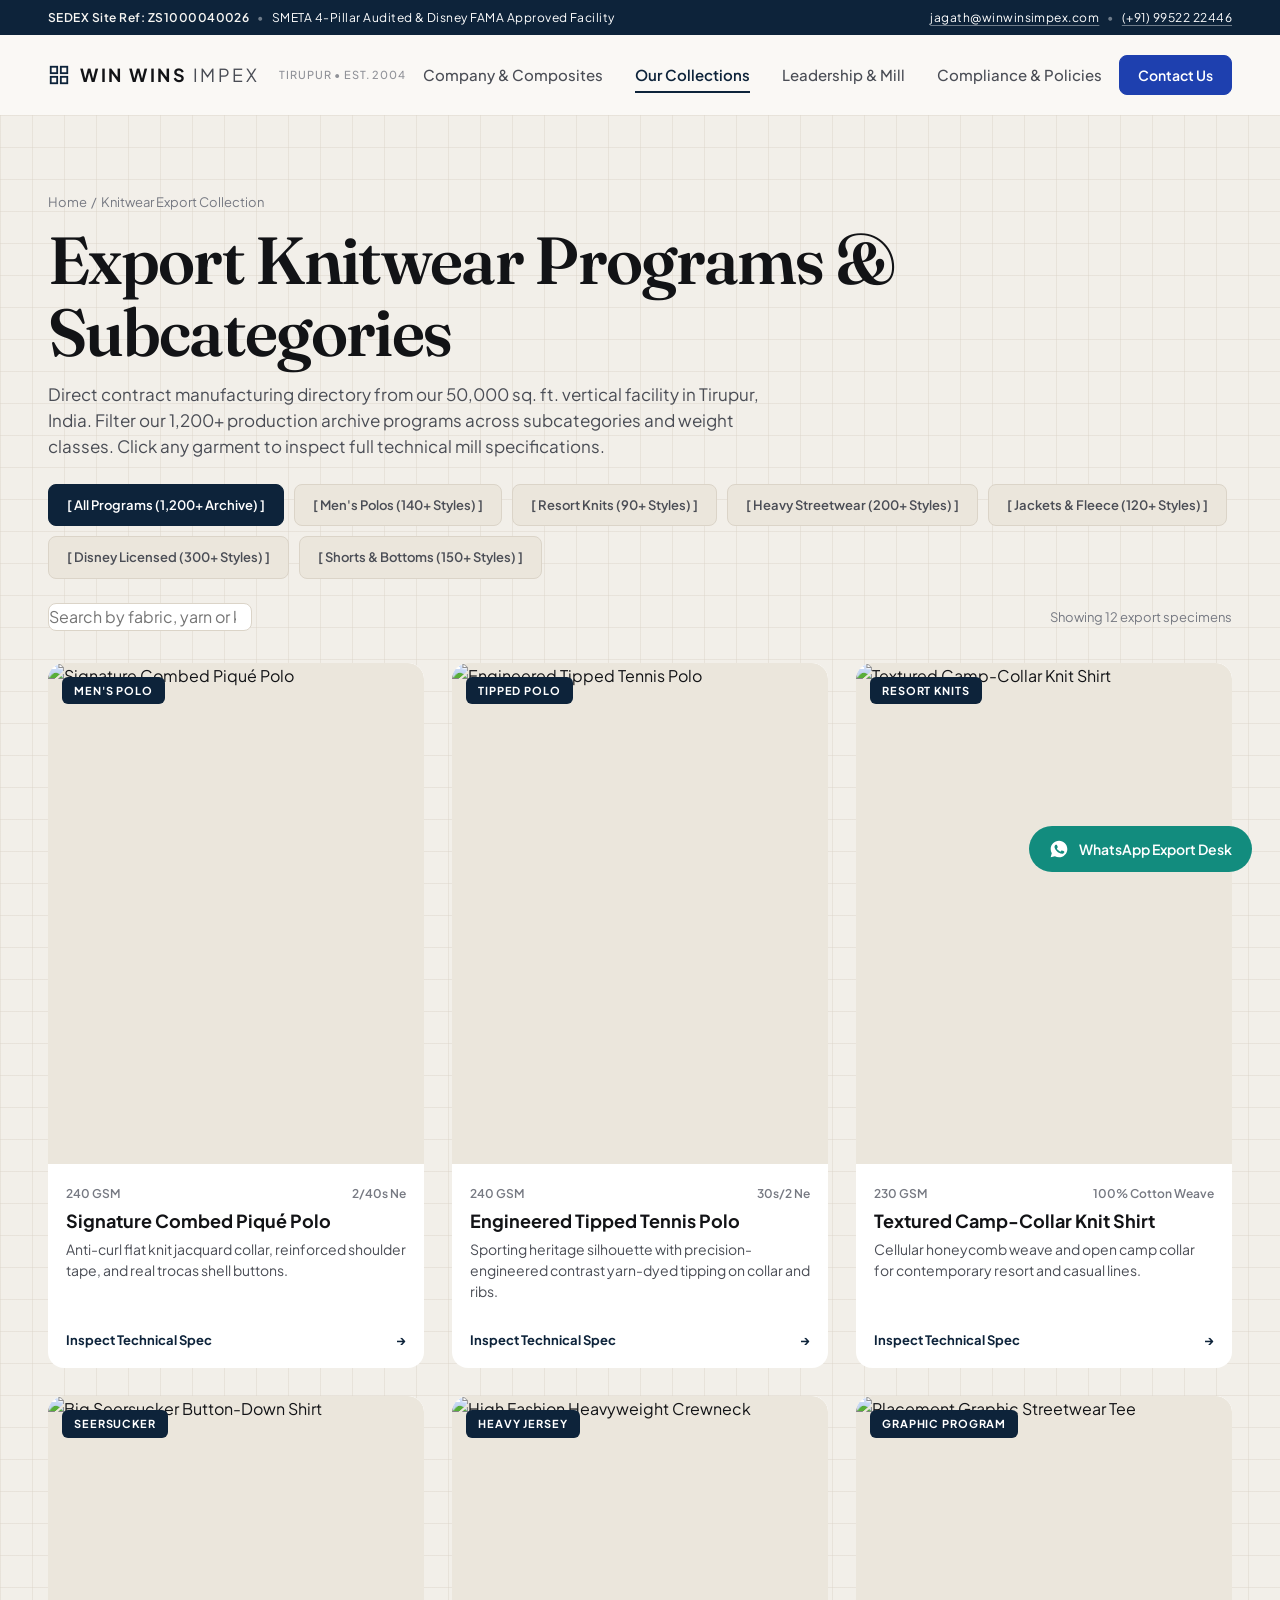
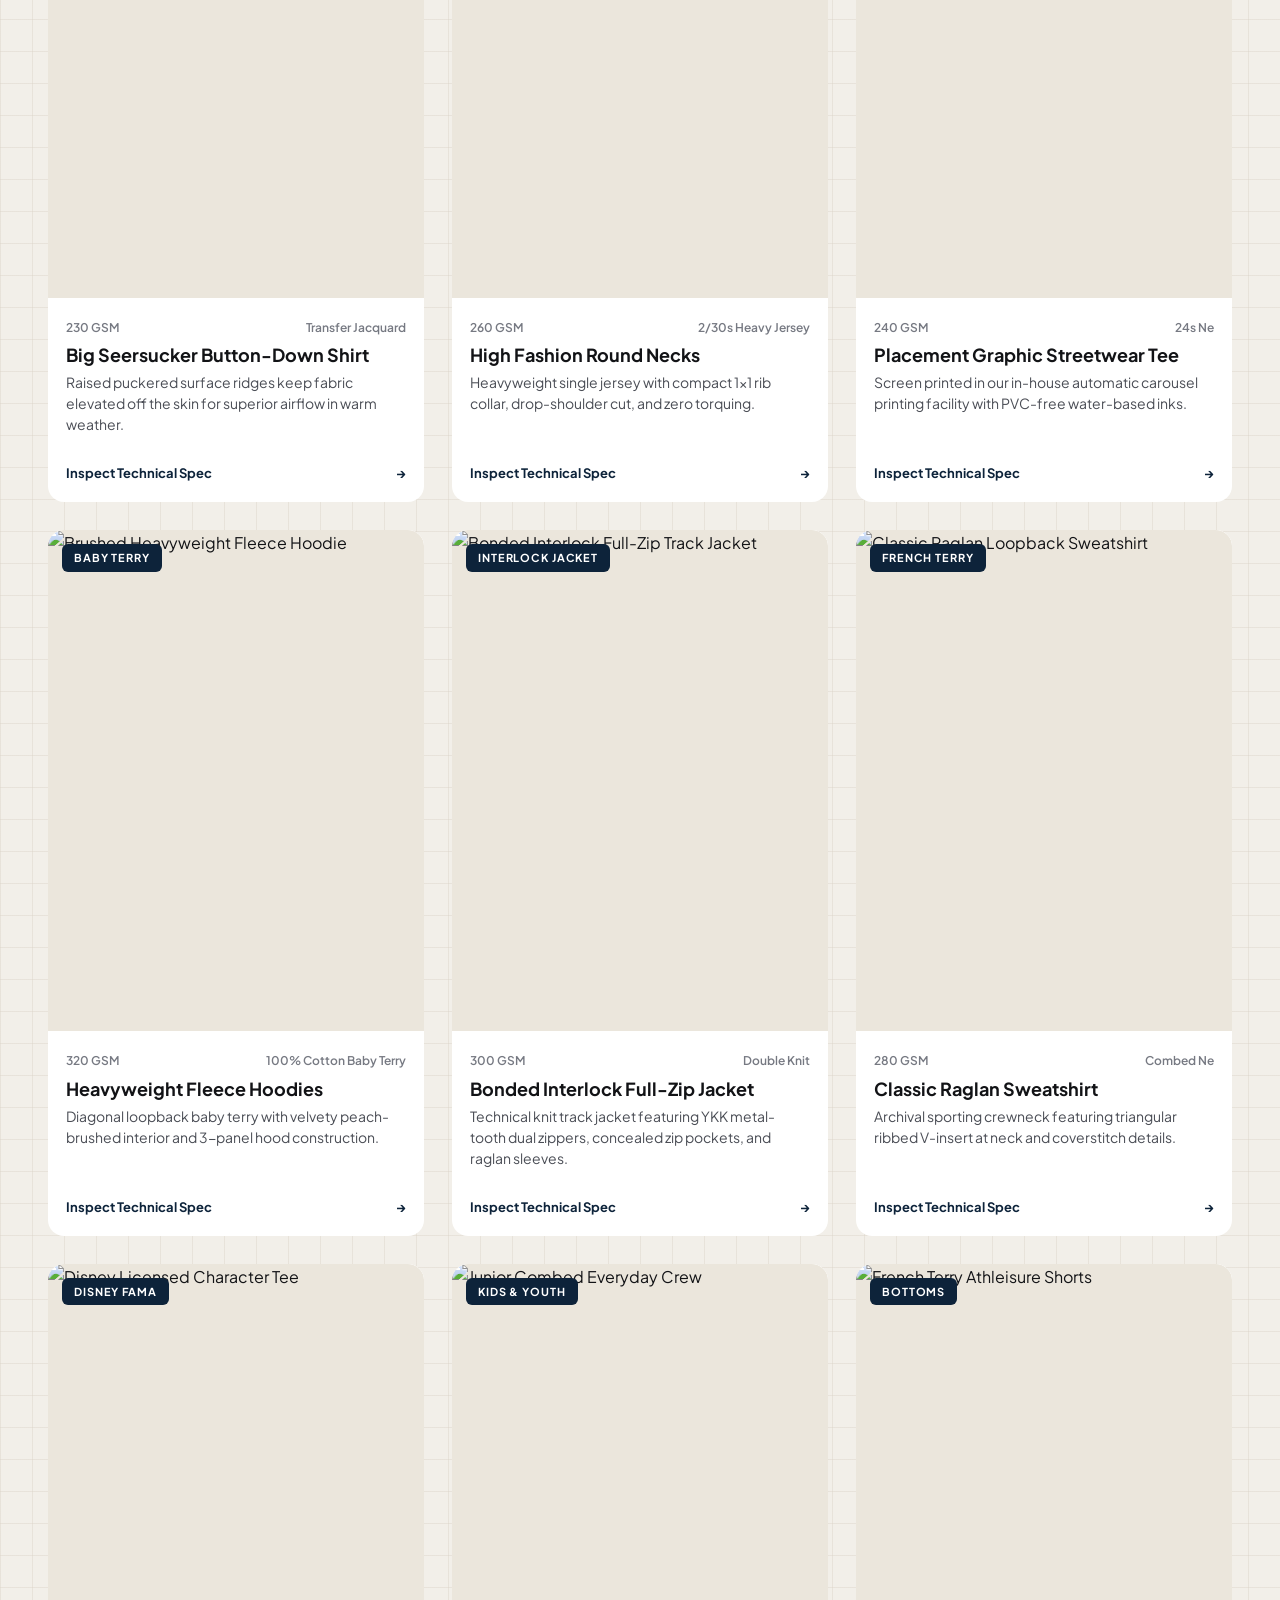
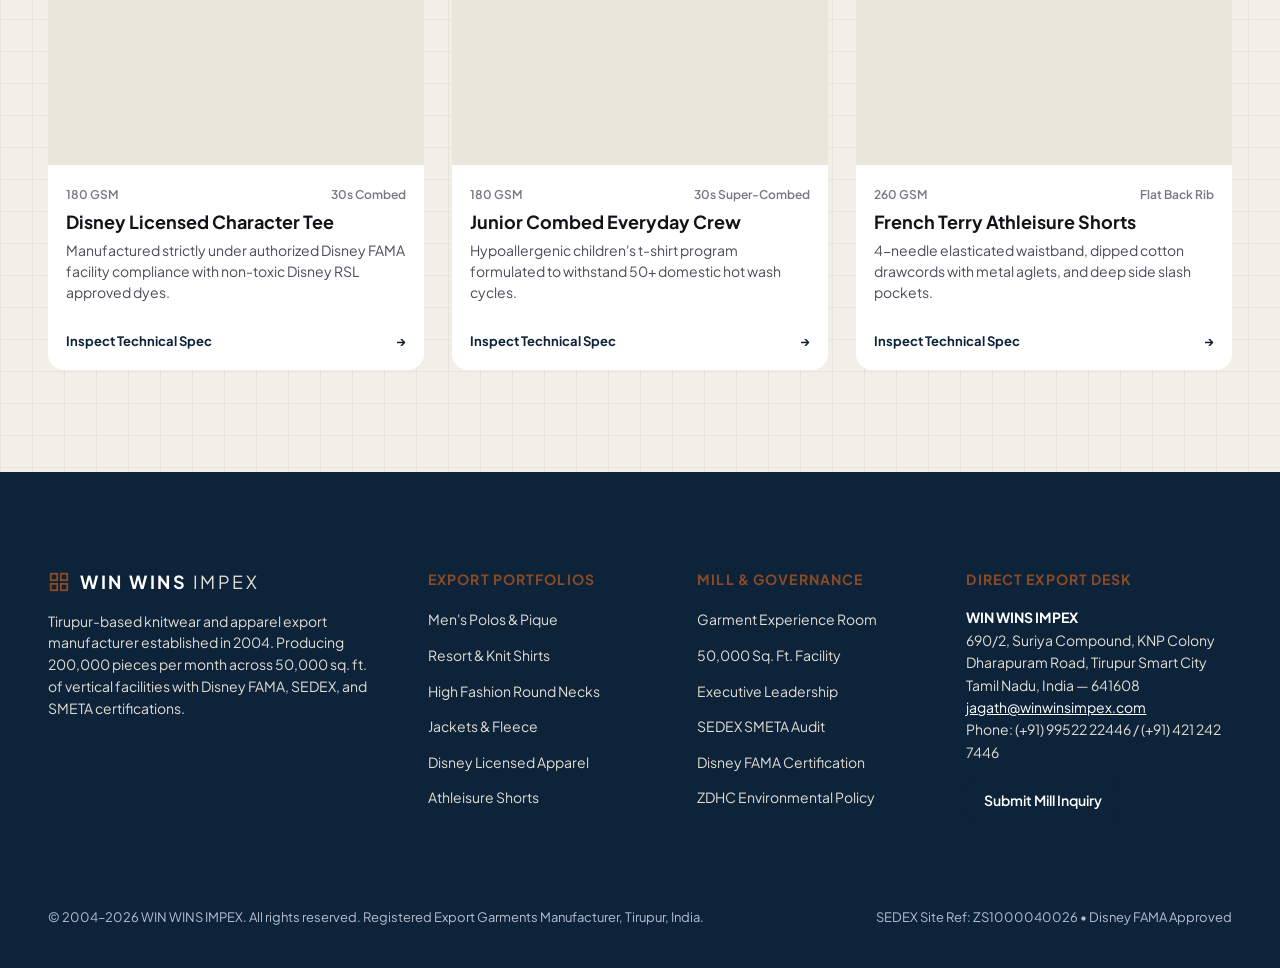
==== collection.html @ b9aea99e "Add files via upload" ====
<!DOCTYPE html>
<html lang="en">
<head>
  <meta charset="UTF-8">
  <meta name="viewport" content="width=device-width, initial-scale=1.0">
  <title>Export Knitwear Collections & Subcategories — WIN WINS IMPEX | Tirupur, India</title>
  <meta name="description" content="Explore WIN WINS IMPEX complete apparel export catalog: Men's polos, resort knit shirts, high fashion round necks, baby terry hoodies, Disney licensed character tees, and athleisure shorts.">
  <link rel="preconnect" href="https://fonts.googleapis.com">
  <link rel="preconnect" href="https://fonts.gstatic.com" crossorigin>
  <link href="https://fonts.googleapis.com/css2?family=Fraunces:ital,opsz,wght@0,9..144,400;0,9..144,500;0,9..144,600;1,9..144,400&family=Plus+Jakarta+Sans:wght@300;400;500;600;700&display=swap" rel="stylesheet">
  <link rel="stylesheet" href="index.css">
  <style>
    .catalog-browser-section {
      padding-top: clamp(48px, 6vw, 84px);
      padding-bottom: clamp(64px, 8vw, 110px);
      background-color: var(--ground-subtle);
    }
    .catalog-tabs-bar {
      display: flex;
      flex-wrap: wrap;
      gap: 10px;
      margin-top: 24px;
      margin-bottom: 24px;
    }
    .catalog-tab-btn {
      background-color: var(--surface);
      color: var(--ink-soft);
      border: 1px solid var(--border-subtle); /* taste-skill-ignore */
      padding: 10px 18px;
      font-size: 0.8125rem;
      font-weight: 600;
      border-radius: var(--radius-xs);
      cursor: pointer;
      transition: background-color var(--trans-base), color var(--trans-base), border-color var(--trans-base);
    }
    .catalog-tab-btn:hover {
      background-color: var(--surface-hover);
      color: var(--ink);
      border-color: var(--accent);
    }
    .catalog-tab-btn.active {
      background-color: var(--accent);
      color: #FFFFFF;
      border-color: var(--accent);
    }
    .catalog-grid-layout {
      display: grid;
      grid-template-columns: repeat(auto-fill, minmax(280px, 1fr));
      gap: 28px;
      margin-top: 32px;
    }
  </style>
</head>
<body>
  <!-- Top Accreditation Bar -->
  <aside class="top-announcement-bar" aria-label="Global Compliance Notice">
    <div class="container announcement-inner">
      <div class="announcement-left">
        <span class="cert-indicator">SEDEX Site Ref: ZS1000040026</span>
        <span class="announcement-sep">•</span>
        <span>SMETA 4-Pillar Audited & Disney FAMA Approved Facility</span>
      </div>
      <div class="announcement-right">
        <a href="mailto:jagath@winwinsimpex.com">jagath@winwinsimpex.com</a>
        <span class="announcement-sep">•</span>
        <a href="tel:+919952222446">(+91) 99522 22446</a>
      </div>
    </div>
  </aside>

  <!-- Site Header -->
  <header class="site-header" id="site-header">
    <div class="header-inner container">
      <a href="index.html" class="brand-wordmark" aria-label="Win Wins Impex Home">
        <svg class="wordmark-symbol" width="22" height="22" viewBox="0 0 24 24" fill="none" stroke="currentColor" stroke-width="2" stroke-linecap="square" aria-hidden="true">
          <rect x="3" y="3" width="7" height="7"></rect>
          <rect x="14" y="3" width="7" height="7"></rect>
          <rect x="14" y="14" width="7" height="7"></rect>
          <rect x="3" y="14" width="7" height="7"></rect>
        </svg>
        <span class="wordmark-text">WIN WINS <span>IMPEX</span></span>
        <span class="wordmark-sub">Tirupur • Est. 2004</span>
      </a>

      <nav class="desktop-nav" aria-label="Primary Navigation">
        <a href="index.html#company" class="nav-link">Company & Composites</a>
        <a href="collection.html" class="nav-link active" aria-current="page">Our Collections</a>
        <a href="index.html#about" class="nav-link">Leadership & Mill</a>
        <a href="index.html#policies" class="nav-link">Compliance & Policies</a>
      </nav>

      <div class="header-actions">
        <button type="button" class="btn btn-sm btn-header-contact" id="btn-header-inquiry">
          <span>Contact Us</span>
        </button>
      </div>
    </div>
  </header>

  <main id="main-content">
    <section class="catalog-browser-section mill-grid-bg">
      <div class="container">
        <nav style="font-size: 0.8125rem; color: var(--ink-faint); margin-bottom: 12px;">
          <a href="index.html">Home</a> &nbsp;/&nbsp; <span>Knitwear Export Collection</span>
        </nav>

        <h1 class="hero-title" style="margin-bottom: 12px;">Export Knitwear Programs & Subcategories</h1>
        <p class="section-subtitle">
          Direct contract manufacturing directory from our 50,000 sq. ft. vertical facility in Tirupur, India. Filter our 1,200+ production archive programs across subcategories and weight classes. Click any garment to inspect full technical mill specifications.
        </p>

        <!-- Subcategories Tabs with Subcategory Scale Counts -->
        <div class="catalog-tabs-bar" role="tablist" aria-label="Garment Subcategories">
          <button type="button" class="catalog-tab-btn active" data-filter="all">[ All Programs (1,200+ Archive) ]</button>
          <button type="button" class="catalog-tab-btn" data-filter="polos">[ Men's Polos (140+ Styles) ]</button>
          <button type="button" class="catalog-tab-btn" data-filter="knitshirts">[ Resort Knits (90+ Styles) ]</button>
          <button type="button" class="catalog-tab-btn" data-filter="roundneck">[ Heavy Streetwear (200+ Styles) ]</button>
          <button type="button" class="catalog-tab-btn" data-filter="outerwear">[ Jackets &amp; Fleece (120+ Styles) ]</button>
          <button type="button" class="catalog-tab-btn" data-filter="disney">[ Disney Licensed (300+ Styles) ]</button>
          <button type="button" class="catalog-tab-btn" data-filter="bottoms">[ Shorts &amp; Bottoms (150+ Styles) ]</button>
        </div>

        <div style="display: flex; justify-content: space-between; align-items: center; flex-wrap: wrap; gap: 16px;">
          <input 
            type="search" 
            id="collection-search-input" 
            placeholder="Search by fabric, yarn or keyword..." 
            class="composite-search-input" 
            style="max-width: 380px;"
            aria-label="Filter garments"
          >
          <span style="font-size: 0.8125rem; color: var(--ink-faint);" id="catalog-count-note">Showing 12 export specimens</span>
        </div>

        <!-- 12 Product Cards Grid -->
        <div class="catalog-grid-layout" id="collection-grid">
          <!-- Item 1: Signature Polo -->
          <article class="product-card" data-category="polos" data-product-id="polos" tabindex="0" role="button" aria-haspopup="dialog">
            <div class="product-card-media">
              <img src="assets/images/prod_polo_signature.jpg" alt="Signature Combed Piqué Polo" loading="lazy">
              <span class="product-badge">Men's Polo</span>
            </div>
            <div class="product-card-body">
              <div class="product-meta-row">
                <span>240 GSM</span>
                <span>2/40s Ne</span>
              </div>
              <h3 class="product-title">Signature Combed Piqué Polo</h3>
              <p class="product-desc">Anti-curl flat knit jacquard collar, reinforced shoulder tape, and real trocas shell buttons.</p>
              <div class="product-action-bar">
                <span>Inspect Technical Spec</span>
                <span>&rarr;</span>
              </div>
            </div>
          </article>

          <!-- Item 2: Tipped Polo -->
          <article class="product-card" data-category="polos" data-product-id="polos-tipped" tabindex="0" role="button" aria-haspopup="dialog">
            <div class="product-card-media">
              <img src="assets/images/prod_polo_tipped.jpg" alt="Engineered Tipped Tennis Polo" loading="lazy">
              <span class="product-badge">Tipped Polo</span>
            </div>
            <div class="product-card-body">
              <div class="product-meta-row">
                <span>240 GSM</span>
                <span>30s/2 Ne</span>
              </div>
              <h3 class="product-title">Engineered Tipped Tennis Polo</h3>
              <p class="product-desc">Sporting heritage silhouette with precision-engineered contrast yarn-dyed tipping on collar and ribs.</p>
              <div class="product-action-bar">
                <span>Inspect Technical Spec</span>
                <span>&rarr;</span>
              </div>
            </div>
          </article>

          <!-- Item 3: Textured Knit Shirt -->
          <article class="product-card" data-category="knitshirts" data-product-id="knitshirts" tabindex="0" role="button" aria-haspopup="dialog">
            <div class="product-card-media">
              <img src="assets/images/prod_knit_shirt.jpg" alt="Textured Camp-Collar Knit Shirt" loading="lazy">
              <span class="product-badge">Resort Knits</span>
            </div>
            <div class="product-card-body">
              <div class="product-meta-row">
                <span>230 GSM</span>
                <span>100% Cotton Weave</span>
              </div>
              <h3 class="product-title">Textured Camp-Collar Knit Shirt</h3>
              <p class="product-desc">Cellular honeycomb weave and open camp collar for contemporary resort and casual lines.</p>
              <div class="product-action-bar">
                <span>Inspect Technical Spec</span>
                <span>&rarr;</span>
              </div>
            </div>
          </article>

          <!-- Item 4: Button Knit Shirt -->
          <article class="product-card" data-category="knitshirts" data-product-id="knitshirts-button" tabindex="0" role="button" aria-haspopup="dialog">
            <div class="product-card-media">
              <img src="assets/images/prod_knit_button.jpg" alt="Big Seersucker Button-Down Shirt" loading="lazy">
              <span class="product-badge">Seersucker</span>
            </div>
            <div class="product-card-body">
              <div class="product-meta-row">
                <span>230 GSM</span>
                <span>Transfer Jacquard</span>
              </div>
              <h3 class="product-title">Big Seersucker Button-Down Shirt</h3>
              <p class="product-desc">Raised puckered surface ridges keep fabric elevated off the skin for superior airflow in warm weather.</p>
              <div class="product-action-bar">
                <span>Inspect Technical Spec</span>
                <span>&rarr;</span>
              </div>
            </div>
          </article>

          <!-- Item 5: High Fashion Round Neck -->
          <article class="product-card" data-category="roundneck" data-product-id="roundneck" tabindex="0" role="button" aria-haspopup="dialog">
            <div class="product-card-media">
              <img src="assets/images/prod_roundneck_crew.png" alt="High Fashion Heavyweight Crewneck" loading="lazy">
              <span class="product-badge">Heavy Jersey</span>
            </div>
            <div class="product-card-body">
              <div class="product-meta-row">
                <span>260 GSM</span>
                <span>2/30s Heavy Jersey</span>
              </div>
              <h3 class="product-title">High Fashion Round Necks</h3>
              <p class="product-desc">Heavyweight single jersey with compact 1x1 rib collar, drop-shoulder cut, and zero torquing.</p>
              <div class="product-action-bar">
                <span>Inspect Technical Spec</span>
                <span>&rarr;</span>
              </div>
            </div>
          </article>

          <!-- Item 6: Graphic Tee -->
          <article class="product-card" data-category="roundneck" data-product-id="roundneck-graphic" tabindex="0" role="button" aria-haspopup="dialog">
            <div class="product-card-media">
              <img src="assets/images/prod_roundneck_graphic.jpg" alt="Placement Graphic Streetwear Tee" loading="lazy">
              <span class="product-badge">Graphic Program</span>
            </div>
            <div class="product-card-body">
              <div class="product-meta-row">
                <span>240 GSM</span>
                <span>24s Ne</span>
              </div>
              <h3 class="product-title">Placement Graphic Streetwear Tee</h3>
              <p class="product-desc">Screen printed in our in-house automatic carousel printing facility with PVC-free water-based inks.</p>
              <div class="product-action-bar">
                <span>Inspect Technical Spec</span>
                <span>&rarr;</span>
              </div>
            </div>
          </article>

          <!-- Item 7: Hoodie -->
          <article class="product-card" data-category="outerwear" data-product-id="hoodie" tabindex="0" role="button" aria-haspopup="dialog">
            <div class="product-card-media">
              <img src="assets/images/prod_hoodie_fleece.jpg" alt="Brushed Heavyweight Fleece Hoodie" loading="lazy">
              <span class="product-badge">Baby Terry</span>
            </div>
            <div class="product-card-body">
              <div class="product-meta-row">
                <span>320 GSM</span>
                <span>100% Cotton Baby Terry</span>
              </div>
              <h3 class="product-title">Heavyweight Fleece Hoodies</h3>
              <p class="product-desc">Diagonal loopback baby terry with velvety peach-brushed interior and 3-panel hood construction.</p>
              <div class="product-action-bar">
                <span>Inspect Technical Spec</span>
                <span>&rarr;</span>
              </div>
            </div>
          </article>

          <!-- Item 8: Track Jacket -->
          <article class="product-card" data-category="outerwear" data-product-id="jacket" tabindex="0" role="button" aria-haspopup="dialog">
            <div class="product-card-media">
              <img src="assets/images/prod_jacket_zip.jpg" alt="Bonded Interlock Full-Zip Track Jacket" loading="lazy">
              <span class="product-badge">Interlock Jacket</span>
            </div>
            <div class="product-card-body">
              <div class="product-meta-row">
                <span>300 GSM</span>
                <span>Double Knit</span>
              </div>
              <h3 class="product-title">Bonded Interlock Full-Zip Jacket</h3>
              <p class="product-desc">Technical knit track jacket featuring YKK metal-tooth dual zippers, concealed zip pockets, and raglan sleeves.</p>
              <div class="product-action-bar">
                <span>Inspect Technical Spec</span>
                <span>&rarr;</span>
              </div>
            </div>
          </article>

          <!-- Item 9: Sweatshirt -->
          <article class="product-card" data-category="outerwear" data-product-id="sweatshirt" tabindex="0" role="button" aria-haspopup="dialog">
            <div class="product-card-media">
              <img src="assets/images/prod_sweatshirt_crew.jpg" alt="Classic Raglan Loopback Sweatshirt" loading="lazy">
              <span class="product-badge">French Terry</span>
            </div>
            <div class="product-card-body">
              <div class="product-meta-row">
                <span>280 GSM</span>
                <span>Combed Ne</span>
              </div>
              <h3 class="product-title">Classic Raglan Sweatshirt</h3>
              <p class="product-desc">Archival sporting crewneck featuring triangular ribbed V-insert at neck and coverstitch details.</p>
              <div class="product-action-bar">
                <span>Inspect Technical Spec</span>
                <span>&rarr;</span>
              </div>
            </div>
          </article>

          <!-- Item 10: Disney Tee -->
          <article class="product-card" data-category="disney" data-product-id="disney" tabindex="0" role="button" aria-haspopup="dialog">
            <div class="product-card-media">
              <img src="assets/images/prod_disney_tee.jpg" alt="Disney Licensed Character Tee" loading="lazy">
              <span class="product-badge">Disney FAMA</span>
            </div>
            <div class="product-card-body">
              <div class="product-meta-row">
                <span>180 GSM</span>
                <span>30s Combed</span>
              </div>
              <h3 class="product-title">Disney Licensed Character Tee</h3>
              <p class="product-desc">Manufactured strictly under authorized Disney FAMA facility compliance with non-toxic Disney RSL approved dyes.</p>
              <div class="product-action-bar">
                <span>Inspect Technical Spec</span>
                <span>&rarr;</span>
              </div>
            </div>
          </article>

          <!-- Item 11: Junior Tee -->
          <article class="product-card" data-category="disney" data-product-id="boys-tee" tabindex="0" role="button" aria-haspopup="dialog">
            <div class="product-card-media">
              <img src="assets/images/prod_boys_tee.jpg" alt="Junior Combed Everyday Crew" loading="lazy">
              <span class="product-badge">Kids & Youth</span>
            </div>
            <div class="product-card-body">
              <div class="product-meta-row">
                <span>180 GSM</span>
                <span>30s Super-Combed</span>
              </div>
              <h3 class="product-title">Junior Combed Everyday Crew</h3>
              <p class="product-desc">Hypoallergenic children's t-shirt program formulated to withstand 50+ domestic hot wash cycles.</p>
              <div class="product-action-bar">
                <span>Inspect Technical Spec</span>
                <span>&rarr;</span>
              </div>
            </div>
          </article>

          <!-- Item 12: Athleisure Shorts -->
          <article class="product-card" data-category="bottoms" data-product-id="shorts" tabindex="0" role="button" aria-haspopup="dialog">
            <div class="product-card-media">
              <img src="assets/images/prod_shorts_athleisure.jpg" alt="French Terry Athleisure Shorts" loading="lazy">
              <span class="product-badge">Bottoms</span>
            </div>
            <div class="product-card-body">
              <div class="product-meta-row">
                <span>260 GSM</span>
                <span>Flat Back Rib</span>
              </div>
              <h3 class="product-title">French Terry Athleisure Shorts</h3>
              <p class="product-desc">4-needle elasticated waistband, dipped cotton drawcords with metal aglets, and deep side slash pockets.</p>
              <div class="product-action-bar">
                <span>Inspect Technical Spec</span>
                <span>&rarr;</span>
              </div>
            </div>
          </article>
        </div>
      </div>
    </section>
  </main>

  <!-- Site Footer -->
  <footer class="site-footer">
    <div class="container footer-content-grid">
      <div class="footer-brand-col">
        <a href="index.html" class="brand-wordmark footer-wordmark">
          <svg class="wordmark-symbol" width="22" height="22" viewBox="0 0 24 24" fill="none" stroke="currentColor" stroke-width="2" stroke-linecap="square" aria-hidden="true">
            <rect x="3" y="3" width="7" height="7"></rect>
            <rect x="14" y="3" width="7" height="7"></rect>
            <rect x="14" y="14" width="7" height="7"></rect>
            <rect x="3" y="14" width="7" height="7"></rect>
          </svg>
          <span class="wordmark-text">WIN WINS <span>IMPEX</span></span>
        </a>
        <p>
          Tirupur-based knitwear and apparel export manufacturer established in 2004. Producing 200,000 pieces per month across 50,000 sq. ft. of vertical facilities with Disney FAMA, SEDEX, and SMETA certifications.
        </p>
      </div>

      <div class="footer-links-col">
        <h4 class="footer-heading">Export Portfolios</h4>
        <ul class="footer-links-list">
          <li><a href="collection.html?category=polos">Men's Polos & Pique</a></li>
          <li><a href="collection.html?category=knitshirts">Resort & Knit Shirts</a></li>
          <li><a href="collection.html?category=roundneck">High Fashion Round Necks</a></li>
          <li><a href="collection.html?category=outerwear">Jackets & Fleece</a></li>
          <li><a href="collection.html?category=disney">Disney Licensed Apparel</a></li>
          <li><a href="collection.html?category=bottoms">Athleisure Shorts</a></li>
        </ul>
      </div>

      <div class="footer-links-col">
        <h4 class="footer-heading">Mill & Governance</h4>
        <ul class="footer-links-list">
          <li><a href="index.html#company">Garment Experience Room</a></li>
          <li><a href="index.html#about">50,000 Sq. Ft. Facility</a></li>
          <li><a href="index.html#about">Executive Leadership</a></li>
          <li><a href="index.html#policies">SEDEX SMETA Audit</a></li>
          <li><a href="index.html#policies">Disney FAMA Certification</a></li>
          <li><a href="index.html#policies">ZDHC Environmental Policy</a></li>
        </ul>
      </div>

      <div class="footer-contact-col">
        <h4 class="footer-heading">Direct Export Desk</h4>
        <address class="footer-address">
          <strong>WIN WINS IMPEX</strong><br>
          690/2, Suriya Compound, KNP Colony<br>
          Dharapuram Road, Tirupur Smart City<br>
          Tamil Nadu, India — 641608<br>
          <a href="mailto:jagath@winwinsimpex.com">jagath@winwinsimpex.com</a><br>
          <span>Phone: (+91) 99522 22446 / (+91) 421 242 7446</span>
        </address>
        <button type="button" class="btn btn-sm btn-primary" id="btn-footer-quote">
          <span>Submit Mill Inquiry</span>
        </button>
      </div>
    </div>

    <div class="container footer-bottom-row">
      <p>&copy; 2004–2026 WIN WINS IMPEX. All rights reserved. Registered Export Garments Manufacturer, Tirupur, India.</p>
      <p>SEDEX Site Ref: ZS1000040026 • Disney FAMA Approved</p>
    </div>
  </footer>

  <!-- ======================================================== -->
  <!-- SINGLE-PAGE IN-PAGE PRODUCT DETAIL DRAWER / MODAL        -->
  <!-- ======================================================== -->
  <div class="modal-backdrop" id="product-detail-modal" aria-hidden="true" role="dialog" aria-modal="true" aria-labelledby="modal-product-title">
    <div class="modal-card">
      <button type="button" class="modal-close-btn" id="modal-close-btn" aria-label="Close Product Details">&times;</button>
      
      <div class="modal-layout">
        <div class="modal-gallery">
          <div class="modal-gallery-media">
            <img src="assets/images/prod_polo_signature.jpg" alt="" id="modal-product-image">
          </div>
        </div>

        <div class="modal-details">
          <span class="modal-meta-tag" id="modal-product-category">MEN'S POLOS</span>
          <span class="product-badge" id="modal-product-badge" style="position: static; display: inline-block; margin-left: 8px;">Flagship</span>

          <h2 class="modal-title" id="modal-product-title">Signature Combed Piqué Polo</h2>
          <p class="modal-desc" id="modal-product-desc">Engineered in our Tirupur facility with anti-curl flat knit jacquard collar, reinforced shoulder tape, and real trocas shell buttons.</p>

          <table class="spec-table">
            <tbody>
              <tr>
                <th>Fabric Weight (GSM)</th>
                <td id="modal-spec-gsm">240 GSM (± 3% tolerance)</td>
              </tr>
              <tr>
                <th>Yarn Count & Type</th>
                <td id="modal-spec-yarn">2/40s Ne Compact Ring-Spun Combed Cotton</td>
              </tr>
              <tr>
                <th>Weave Construction</th>
                <td id="modal-spec-weave">Honeycomb Structured Single Piqué Knit</td>
              </tr>
              <tr>
                <th>Dimensional Stability</th>
                <td id="modal-spec-shrinkage">&lt; 3.0% Length / &lt; 2.0% Width (AATCC 135)</td>
              </tr>
              <tr>
                <th>Colorfastness Rating</th>
                <td id="modal-spec-fastness">Grade 4.5 Commercial Wash & Perspiration</td>
              </tr>
              <tr>
                <th>Dye Processing</th>
                <td id="modal-spec-dye">OEKO-TEX Class 1 Eco-Reactive Dye (ZDHC Level 3)</td>
              </tr>
              <tr>
                <th>Minimum Order (MOQ)</th>
                <td id="modal-spec-moq">1,000 Units per colorway / 2,500 per program</td>
              </tr>
            </tbody>
          </table>

          <div class="colorway-chips" id="modal-colorways-list"></div>

          <div style="display: flex; gap: 12px;">
            <button type="button" class="btn btn-primary" id="btn-modal-inquire">
              <span>Request Swatches & Spec Pack</span>
            </button>
            <a href="https://api.whatsapp.com/send?phone=919952222446&text=Hi%20Win%20Wins%20Impex,%20I%20would%20like%20to%20enquire%20about%20your%20Export%20Garments" class="btn btn-outline" target="_blank" rel="noopener noreferrer">
              <span>WhatsApp Export Desk</span>
            </a>
          </div>
        </div>
      </div>
    </div>
  </div>

  <!-- PRODUCTION INQUIRY / RFQ MODAL -->
  <div class="modal-backdrop" id="inquiry-modal" aria-hidden="true" role="dialog" aria-modal="true" aria-labelledby="inquiry-modal-title">
    <div class="modal-card" style="max-width: 680px; padding: 36px;">
      <button type="button" class="modal-close-btn" id="inquiry-modal-close" aria-label="Close Form">&times;</button>
      
      <h2 id="inquiry-modal-title" class="section-title-sm" style="margin-bottom: 6px;">Request Mill Deck & Production Allocation</h2>
      <p style="color: var(--ink-soft); font-size: 0.9375rem; margin-bottom: 24px;">
        Submit your garment program requirements. Managing Partner Jagath Thiagarajan will respond with full cost sheets within 24 business hours.
      </p>

      <form id="rfq-form">
        <div style="display: grid; grid-template-columns: 1fr 1fr; gap: 16px; margin-bottom: 16px;">
          <div>
            <label style="display: block; font-size: 0.8125rem; font-weight: 600; margin-bottom: 4px;" for="rfq-name">First & Last Name *</label>
            <input type="text" id="rfq-name" required placeholder="John Doe" class="composite-search-input">
          </div>
          <div>
            <label style="display: block; font-size: 0.8125rem; font-weight: 600; margin-bottom: 4px;" for="rfq-company">Brand / Company *</label>
            <input type="text" id="rfq-company" required placeholder="Brand Name" class="composite-search-input">
          </div>
        </div>

        <div style="display: grid; grid-template-columns: 1fr 1fr; gap: 16px; margin-bottom: 16px;">
          <div>
            <label style="display: block; font-size: 0.8125rem; font-weight: 600; margin-bottom: 4px;" for="rfq-email">Corporate Work Email *</label>
            <input type="email" id="rfq-email" required placeholder="buyer@brand.com" class="composite-search-input">
          </div>
          <div>
            <label style="display: block; font-size: 0.8125rem; font-weight: 600; margin-bottom: 4px;" for="rfq-cat">Category of Interest *</label>
            <select id="rfq-cat" required class="composite-search-input">
              <option value="polos">Men's Polos & Pique (210–250 GSM)</option>
              <option value="knitshirts">Resort & Casual Knit Shirts (180–230 GSM)</option>
              <option value="roundneck">High Fashion Round Necks (230–280 GSM)</option>
              <option value="outerwear">Jackets & Fleece (250–320 GSM)</option>
              <option value="disney">Disney Licensed Programs</option>
              <option value="bottoms">Athleisure Shorts & Joggers</option>
            </select>
          </div>
        </div>

        <div style="margin-bottom: 20px;">
          <label style="display: block; font-size: 0.8125rem; font-weight: 600; margin-bottom: 4px;" for="rfq-notes">Specific Fabric / Spec Notes</label>
          <textarea id="rfq-notes" rows="3" placeholder="Target fabrics (Waffle, Seersucker, Cool Touch, Baby Terry), quantities, Disney FAMA needs..." class="composite-search-input"></textarea>
        </div>

        <button type="submit" class="btn btn-primary" style="width: 100%;">
          <span>Send Enquiry to Direct Export Desk</span>
        </button>
      </form>

      <div id="rfq-success" hidden style="text-align: center; padding: 24px 0;">
        <h3 class="section-title-sm">Enquiry Dispatched</h3>
        <p style="color: var(--ink-soft); margin-top: 8px; margin-bottom: 20px;">
          Thank you. Managing Partner Jagath Thiagarajan has received your details and our Tirupur export team will be in touch shortly.
        </p>
        <button type="button" class="btn btn-secondary" id="btn-close-success">Done</button>
      </div>
    </div>
  </div>

  <!-- Floating WhatsApp Export Desk -->
  <a href="https://api.whatsapp.com/send?phone=919952222446&text=Hi%20Win%20Wins%20Impex,%20I%20would%20like%20to%20enquire%20about%20garment%20production" class="whatsapp-floating-btn" target="_blank" rel="noopener noreferrer" aria-label="Direct WhatsApp Chat with Export Desk">
    <svg width="20" height="20" viewBox="0 0 24 24" fill="currentColor" aria-hidden="true">
      <path d="M12.031 2C6.496 2 2 6.496 2 12.031c0 1.812.484 3.516 1.332 5.016L2 22l5.125-1.313A9.972 9.972 0 0 0 12.031 22C17.566 22 22 17.504 22 12.031 22 6.496 17.566 2 12.031 2zm5.782 14.375c-.242.68-1.219 1.258-1.688 1.313-.469.055-1.07.078-3.469-.875-2.883-1.148-4.734-4.102-4.875-4.297-.141-.195-1.156-1.539-1.156-2.938s.734-2.086.992-2.375c.258-.289.563-.359.75-.359.188 0 .375.008.539.016.172.008.406-.063.633.484.234.563.805 1.961.875 2.102.07.141.117.313.016.508-.102.195-.156.313-.305.484-.148.172-.313.383-.445.516-.148.148-.305.313-.133.609.172.297.766 1.266 1.648 2.055 1.133 1.008 2.086 1.328 2.383 1.477.297.148.469.133.641-.07.172-.203.734-.859.93-1.156.195-.297.391-.25.656-.148.266.102 1.688.797 1.977.945.289.148.484.219.555.344.07.125.07.727-.172 1.406z"/>
    </svg>
    <span>WhatsApp Export Desk</span>
  </a>

  <script src="app.js"></script>
  <script>
    // Subcategories interactive filter for collection.html
    const tabBtns = document.querySelectorAll('.catalog-tab-btn');
    const cards = document.querySelectorAll('#collection-grid .product-card');
    const searchInput = document.getElementById('collection-search-input');
    const countNote = document.getElementById('catalog-count-note');

    let activeFilter = 'all';
    let searchQuery = '';

    function filterGrid() {
      let count = 0;
      const q = searchQuery.toLowerCase().trim();
      cards.forEach(card => {
        const cat = card.getAttribute('data-category');
        const text = card.textContent.toLowerCase();
        const matchesCategory = activeFilter === 'all' || cat === activeFilter;
        const matchesSearch = !q || text.includes(q);

        if (matchesCategory && matchesSearch) {
          card.style.display = '';
          count++;
        } else {
          card.style.display = 'none';
        }
      });
      if (countNote) countNote.textContent = `Showing ${count} export specimens`;
    }

    tabBtns.forEach(btn => {
      btn.addEventListener('click', () => {
        tabBtns.forEach(b => b.classList.remove('active'));
        btn.classList.add('active');
        activeFilter = btn.getAttribute('data-filter');
        filterGrid();
      });
    });

    if (searchInput) {
      searchInput.addEventListener('input', (e) => {
        searchQuery = e.target.value;
        filterGrid();
      });
    }

    // Check URL param ?category=
    const params = new URLSearchParams(window.location.search);
    const initialCat = params.get('category');
    if (initialCat) {
      const match = Array.from(tabBtns).find(b => b.getAttribute('data-filter') === initialCat);
      if (match) {
        tabBtns.forEach(b => b.classList.remove('active'));
        match.classList.add('active');
        activeFilter = initialCat;
        filterGrid();
      }
    }
  </script>
</body>
</html>
---- index.css ----
/* ==========================================================================
   WIN WINS IMPEX — PREMIUM EXPORT KNITWEAR MANUFACTURER
   Design System: Modern Industrial Textile Monograph
   Enhanced with Rich Fluid Animations, Interactive Carousel & Prestigious Marquee
   Strict Anti-Slop Compliant (Taste-Skill 0 Fails)
   ========================================================================== */

:root {
  /* Palette: Natural Unbleached Cotton Canvas, Stone, Precision Borderline, Mill Navy, Textile Brass */
  --ground: #FAF8F5;          /* Organic unbleached cotton ground */
  --ground-subtle: #F2EFE9;   /* Subtle architectural stone */
  --surface: #EBE6DC;         /* Tactile linen surface */
  --surface-hover: #E1DACD;
  --surface-raised: #FFFFFF;
  
  --ink: #121316;             /* Loom charcoal ink */
  --ink-soft: #4A4D55;        /* Drafting slate */
  --ink-faint: #767982;       /* Technical muted */
  
  --accent: #0D233A;          /* Deep Mill Navy */
  --accent-hover: #081726;
  --accent-tint: #E8EEF5;
  --flax-accent: #8C4A24;     /* Burnished textile brass */
  --flax-light: #C87D52;      /* Warm brass highlight */
  --emerald: #10B981;         /* Active mill status indicator */

  --border-subtle: #DBD4C8;   /* Precise rule borderline */
  --border-strong: #C4BAAB;

  /* Typography */
  --font-display: 'Fraunces', 'Playfair Display', Georgia, serif;
  --font-sans: 'Plus Jakarta Sans', -apple-system, BlinkMacSystemFont, 'Segoe UI', Roboto, sans-serif;

  /* Spacing Scale */
  --space-xs: 8px;
  --space-sm: 16px;
  --space-md: 24px;
  --space-lg: 40px;
  --space-xl: 64px;
  --space-2xl: 96px;
  --space-3xl: 130px;

  /* Soft Architectural Radii (Desharpened Modern Edges) */
  --radius-xs: 8px;
  --radius-sm: 12px;
  --radius-md: 16px;
  --radius-lg: 20px;
  --radius-xl: 28px;
  --radius-pill: 9999px;

  /* Motion & Easing Curves */
  --trans-fast: 150ms cubic-bezier(0.16, 1, 0.3, 1);
  --trans-base: 280ms cubic-bezier(0.16, 1, 0.3, 1);
  --trans-smooth: 450ms cubic-bezier(0.16, 1, 0.3, 1);
  --trans-carousel: 500ms cubic-bezier(0.25, 1, 0.35, 1);
}

/* Industrial Millimeter Technical Grid Background */
.mill-grid-bg {
  background-size: 32px 32px;
  background-image: 
    linear-gradient(to right, rgba(219, 212, 200, 0.45) 1px, transparent 1px), /* taste-skill-ignore */
    linear-gradient(to bottom, rgba(219, 212, 200, 0.45) 1px, transparent 1px); /* taste-skill-ignore */
}

/* ==========================================================================
   BASE RESET & ACCESSIBILITY
   ========================================================================== */
*, *::before, *::after {
  box-sizing: border-box;
  margin: 0;
  padding: 0;
}

html {
  font-size: 16px;
  scroll-behavior: smooth;
  -webkit-font-smoothing: antialiased;
  -moz-osx-font-smoothing: grayscale;
}

body {
  background-color: var(--ground);
  color: var(--ink);
  font-family: var(--font-sans);
  font-size: 1rem;
  line-height: 1.6;
  overflow-x: hidden;
}

img {
  display: block;
  max-width: 100%;
  height: auto;
}

button, input, select, textarea {
  font: inherit;
  color: inherit;
}

input[type="text"], input[type="email"], input[type="tel"], input[type="search"], select, textarea {
  border-radius: var(--radius-xs);
  border: 1px solid var(--border-subtle); /* taste-skill-ignore */
}

a {
  color: inherit;
  text-decoration: none;
}

.container {
  width: 100%;
  max-width: 1320px;
  margin-left: auto;
  margin-right: auto;
  padding-left: clamp(20px, 4vw, 48px);
  padding-right: clamp(20px, 4vw, 48px);
}

/* ==========================================================================
   ANIMATION KEYFRAMES & UTILITIES
   ========================================================================== */
@keyframes marqueeScroll {
  from { transform: translateX(0); }
  to { transform: translateX(-50%); }
}

@keyframes marqueeScrollReverse {
  from { transform: translateX(-50%); }
  to { transform: translateX(0); }
}

@keyframes pulseBeacon {
  0% { transform: scale(1); opacity: 0.8; }
  50% { transform: scale(2.2); opacity: 0; }
  100% { transform: scale(1); opacity: 0; }
}

@keyframes floatSubtle {
  0%, 100% { transform: translateY(0); }
  50% { transform: translateY(-6px); }
}

@keyframes shimmer {
  0% { left: -100%; }
  100% { left: 200%; }
}

/* Scroll Reveal Classes */
.reveal-on-scroll {
  opacity: 0;
  transform: translateY(28px);
  transition: opacity 0.7s cubic-bezier(0.16, 1, 0.3, 1), transform 0.7s cubic-bezier(0.16, 1, 0.3, 1);
  will-change: opacity, transform;
}

.reveal-on-scroll.is-visible {
  opacity: 1;
  transform: translateY(0);
}

.reveal-delay-1 { transition-delay: 100ms; }
.reveal-delay-2 { transition-delay: 200ms; }
.reveal-delay-3 { transition-delay: 300ms; }
.reveal-delay-4 { transition-delay: 400ms; }

/* Typography Scale */
.hero-title {
  font-family: var(--font-display);
  font-size: clamp(2.6rem, 5.2vw, 4.4rem);
  font-weight: 600;
  line-height: 1.08;
  letter-spacing: -0.025em;
  color: var(--ink);
  margin-bottom: var(--space-md);
}

.hero-title em {
  font-style: italic;
  font-weight: 400;
  color: var(--accent);
}

.section-title {
  font-family: var(--font-display);
  font-size: clamp(2rem, 3.8vw, 3rem);
  font-weight: 600;
  line-height: 1.15;
  letter-spacing: -0.02em;
  color: var(--ink);
  margin-bottom: var(--space-xs);
}

.section-title-sm {
  font-family: var(--font-display);
  font-size: clamp(1.4rem, 2.2vw, 1.95rem);
  font-weight: 600;
  line-height: 1.25;
  letter-spacing: -0.015em;
  color: var(--ink);
}

.section-subtitle {
  font-size: 1.0625rem;
  color: var(--ink-soft);
  max-width: 720px;
  line-height: 1.55;
}

/* Buttons */
.btn {
  display: inline-flex;
  align-items: center;
  justify-content: center;
  gap: var(--space-xs);
  padding: 14px 28px;
  font-size: 0.9375rem;
  font-weight: 600;
  border-radius: var(--radius-xs);
  cursor: pointer;
  border: none;
  transition: transform var(--trans-base), background-color var(--trans-base), color var(--trans-base);
  white-space: nowrap;
  position: relative;
}

.btn-primary {
  background-color: var(--accent);
  color: #FFFFFF;
}

.btn-primary:hover {
  background-color: var(--accent-hover);
  transform: translateY(-2px);
}

.btn-secondary {
  background-color: var(--surface);
  color: var(--ink);
}

.btn-secondary:hover {
  background-color: var(--surface-hover);
  transform: translateY(-1px);
}

.btn-outline {
  background-color: transparent;
  color: var(--ink);
  outline: 1px solid var(--border-strong);
}

.btn-outline:hover {
  background-color: var(--surface);
  color: var(--accent);
}

.btn-header-contact,
#btn-header-inquiry {
  background-color: #1E40AF;
  color: #FFFFFF;
  border: 1px solid #1E40AF; /* taste-skill-ignore */
  font-weight: 600;
  border-radius: var(--radius-xs);
  transition: background-color var(--trans-base), transform var(--trans-base), box-shadow var(--trans-base);
}

.btn-header-contact:hover,
#btn-header-inquiry:hover {
  background-color: #1D4ED8;
  color: #FFFFFF;
  transform: translateY(-1px);
  box-shadow: 0 4px 14px rgba(30, 64, 175, 0.3); /* taste-skill-ignore */
}

.btn-sm {
  padding: 8px 18px;
  font-size: 0.875rem;
}

.btn-lg {
  padding: 18px 36px;
  font-size: 1.0625rem;
}

/* Shimmer Animation on Primary CTA */
.btn-shimmer {
  overflow: hidden;
}

.btn-shimmer::before {
  content: '';
  position: absolute;
  top: 0;
  left: -100%;
  width: 50%;
  height: 100%;
  background: linear-gradient(90deg, transparent, rgba(255, 255, 255, 0.28), transparent); /* taste-skill-ignore */
  transform: skewX(-25deg);
  pointer-events: none;
}

.btn-shimmer:hover::before {
  animation: shimmer 0.9s cubic-bezier(0.16, 1, 0.3, 1);
}

/* ==========================================================================
   ACCREDITATION TOP BAR & SITE HEADER
   ========================================================================== */
.top-announcement-bar {
  background-color: var(--accent);
  color: #FFFFFF;
  font-size: 0.75rem;
  letter-spacing: 0.04em;
  padding: 8px 0;
}

.announcement-inner {
  display: flex;
  justify-content: space-between;
  align-items: center;
  flex-wrap: wrap;
  gap: 12px;
}

.announcement-left, .announcement-right {
  display: flex;
  align-items: center;
  gap: 8px;
  flex-wrap: wrap;
}

.cert-indicator {
  font-weight: 600;
  color: #F7F6F3;
}

.announcement-sep {
  opacity: 0.4;
}

.announcement-right a {
  color: #FFFFFF;
  text-decoration: underline;
  text-underline-offset: 3px;
  text-decoration-color: rgba(255, 255, 255, 0.4);
  transition: opacity var(--trans-fast);
}

.announcement-right a:hover {
  opacity: 0.85;
}

/* Site Header */
.site-header {
  position: sticky;
  top: 0;
  z-index: 90;
  background-color: var(--ground);
  transition: background-color var(--trans-base), height var(--trans-base);
}

.site-header.is-scrolled {
  background-color: rgba(255, 255, 255, 0.98);
  border-bottom: 1px solid var(--border-subtle); /* taste-skill-ignore */
}

.header-inner {
  display: flex;
  align-items: center;
  justify-content: space-between;
  height: 80px;
  transition: height var(--trans-base);
}

.site-header.is-scrolled .header-inner {
  height: 68px;
}

.brand-wordmark {
  display: flex;
  align-items: center;
  gap: 10px;
  font-weight: 700;
  letter-spacing: 0.08em;
  color: var(--ink);
  transition: transform var(--trans-fast);
}

.brand-wordmark:hover {
  transform: translateY(-1px);
}

.wordmark-symbol {
  color: var(--accent);
}

.wordmark-text {
  font-size: 1.125rem;
  font-family: var(--font-sans);
  letter-spacing: 0.14em;
}

.wordmark-text span {
  font-weight: 400;
  color: var(--ink-soft);
}

.wordmark-sub {
  font-size: 0.6875rem;
  font-weight: 500;
  color: var(--ink-faint);
  letter-spacing: 0.08em;
  text-transform: uppercase;
  margin-left: 10px;
  opacity: 0.8;
}

.desktop-nav {
  display: flex;
  align-items: center;
  gap: clamp(18px, 2.5vw, 36px);
}

.nav-link {
  font-size: 0.9375rem;
  font-weight: 500;
  color: var(--ink-soft);
  transition: color var(--trans-base);
  padding: 6px 0;
  position: relative;
}

.nav-link::after {
  content: '';
  position: absolute;
  bottom: 0;
  left: 0;
  width: 0;
  height: 2px;
  background-color: var(--accent);
  transition: width var(--trans-base);
}

.nav-link:hover, .nav-link.active {
  color: var(--accent);
  font-weight: 600;
}

.nav-link:hover::after, .nav-link.active::after {
  width: 100%;
}

/* ==========================================================================
   1. HERO SECTION
   ========================================================================== */
.section-hero {
  padding-top: clamp(48px, 6vw, 84px);
  padding-bottom: clamp(64px, 8vw, 110px);
  background-color: var(--ground);
  position: relative;
}

.hero-layout {
  display: grid;
  grid-template-columns: 1.15fr 0.85fr;
  align-items: center;
  gap: clamp(32px, 5vw, 72px);
}

.hero-badge {
  display: inline-flex;
  align-items: center;
  gap: 10px;
  background-color: var(--surface);
  color: var(--ink);
  font-size: 0.8125rem;
  font-weight: 600;
  padding: 6px 14px;
  border-radius: var(--radius-xs);
  margin-bottom: var(--space-md);
}

/* Live Production Beacon */
.beacon-dot {
  position: relative;
  width: 8px;
  height: 8px;
  background-color: var(--emerald);
  border-radius: 50%;
  display: inline-block;
}

.beacon-dot::after {
  content: '';
  position: absolute;
  inset: -3px;
  border-radius: 50%;
  background-color: var(--emerald);
  animation: pulseBeacon 2s cubic-bezier(0.4, 0, 0.6, 1) infinite;
}

.hero-lead {
  font-size: 1.125rem;
  line-height: 1.6;
  color: var(--ink-soft);
  margin-bottom: var(--space-lg);
  max-width: 620px;
}

.hero-cta-wrapper {
  margin-bottom: var(--space-xl);
}

.hero-metrics {
  display: grid;
  grid-template-columns: repeat(3, 1fr);
  gap: 0;
  border: 1px solid var(--border-subtle); /* taste-skill-ignore */
  background-color: var(--surface-raised);
}

.metric-card {
  background-color: transparent;
  padding: 18px 20px;
  border-radius: 0;
  border-right: 1px solid var(--border-subtle); /* taste-skill-ignore */
  transition: background-color var(--trans-base);
}

.metric-card:last-child {
  border-right: none;
}

.metric-card:hover {
  background-color: var(--ground-subtle);
}

.metric-value {
  display: block;
  font-family: var(--font-display);
  font-size: clamp(1.8rem, 2.5vw, 2.4rem);
  font-weight: 700;
  color: var(--ink);
  line-height: 1.1;
  margin-bottom: 4px;
}

.metric-label {
  font-size: 0.75rem;
  color: var(--ink-soft);
  line-height: 1.35;
  text-transform: uppercase;
  letter-spacing: 0.04em;
}

.hero-visual {
  position: relative;
  border: 1px solid var(--border-subtle); /* taste-skill-ignore */
  background-color: var(--ground);
  padding: 12px;
}

.hero-img-frame {
  border-radius: var(--radius-xs);
  overflow: hidden;
  background-color: var(--accent);
  aspect-ratio: 4/4.5;
  position: relative;
  border: 1px solid var(--border-subtle); /* taste-skill-ignore */
}

.hero-img-frame img {
  width: 100%;
  height: 100%;
  object-fit: cover;
  transition: transform 0.6s cubic-bezier(0.16, 1, 0.3, 1);
}

.hero-img-frame:hover img {
  transform: scale(1.03);
}

/* Top Technical Overlay Badges */
.hero-img-top-badges {
  position: absolute;
  top: 12px;
  left: 12px;
  right: 12px;
  display: flex;
  justify-content: space-between;
  align-items: center;
  z-index: 3;
  pointer-events: none;
}

.hero-img-pill {
  font-size: 0.6875rem;
  font-weight: 700;
  letter-spacing: 0.06em;
  padding: 5px 10px;
  border-radius: var(--radius-xs);
  text-transform: uppercase;
}

.hero-img-pill-navy {
  background-color: rgba(13, 35, 58, 0.94);
  color: #FFFFFF;
  border: 1px solid rgba(255, 255, 255, 0.2); /* taste-skill-ignore */
}

.hero-img-pill-brass {
  background-color: var(--flax-accent);
  color: #FFFFFF;
}

.hero-floating-card {
  position: absolute;
  bottom: 12px;
  left: 12px;
  right: 12px;
  background-color: var(--ground);
  color: var(--ink);
  padding: 12px 16px;
  border: 1px solid var(--border-subtle); /* taste-skill-ignore */
  border-radius: var(--radius-xs);
  z-index: 3;
}

/* Hero Spec Indicator Strip (Gauge, Quality, Lead) */
.hero-spec-strip {
  display: grid;
  grid-template-columns: repeat(3, 1fr);
  gap: 8px;
  margin-top: 12px;
}

.hero-spec-cell {
  background-color: var(--ground-subtle);
  padding: 10px 12px;
  border-radius: var(--radius-xs);
  border: 1px solid var(--border-subtle); /* taste-skill-ignore */
}

.hero-spec-cell-lbl {
  display: block;
  font-size: 0.625rem;
  font-weight: 700;
  letter-spacing: 0.06em;
  color: var(--ink-faint);
  text-transform: uppercase;
}

.hero-spec-cell-val {
  display: block;
  font-size: 0.8125rem;
  font-weight: 700;
  color: var(--ink);
  margin-top: 2px;
}

/* ==========================================================================
   2. COMPANY DETAILS & COMPOSITES (ENHANCED MARQUEE & FORMULATIONS)
   ========================================================================== */
.section-company-details {
  background-color: var(--ground-subtle);
  padding-top: clamp(64px, 8vw, 110px);
  padding-bottom: clamp(64px, 8vw, 110px);
}

.client-showcase-header {
  margin-bottom: var(--space-md);
  text-align: left;
}

/* Dual-Row Marquee Container with Gradient Fade Masks */
.marquee-container-styled {
  position: relative;
  overflow: hidden;
  width: 100%;
  user-select: none;
  padding: 10px 0;
  mask-image: linear-gradient(to right, transparent 0%, black 8%, black 92%, transparent 100%); /* taste-skill-ignore */
  -webkit-mask-image: linear-gradient(to right, transparent 0%, black 8%, black 92%, transparent 100%); /* taste-skill-ignore */
}

.marquee-track-primary {
  display: flex;
  gap: 20px;
  width: max-content;
  animation: marqueeScroll 40s linear infinite;
}

.marquee-track-secondary {
  display: flex;
  gap: 20px;
  width: max-content;
  margin-top: 16px;
  animation: marqueeScrollReverse 42s linear infinite;
}

.marquee-container-styled:hover .marquee-track-primary,
.marquee-container-styled:hover .marquee-track-secondary {
  animation-play-state: paused;
}

/* Rich Brand Client Card */
.client-brand-card {
  background-color: var(--surface-raised);
  padding: 18px 24px;
  border-radius: var(--radius-xs);
  display: flex;
  flex-direction: column;
  gap: 6px;
  min-width: 260px;
  transition: transform var(--trans-base);
  border-left: 3px solid transparent;
}

.client-brand-card:hover {
  transform: translateY(-3px);
  border-left-color: var(--accent);
}

.client-top-row {
  display: flex;
  justify-content: space-between;
  align-items: center;
  gap: 12px;
}

.client-name {
  font-size: 0.9375rem;
  font-weight: 700;
  letter-spacing: 0.04em;
  color: var(--ink);
}

.client-country-pill {
  font-size: 0.6875rem;
  font-weight: 700;
  text-transform: uppercase;
  letter-spacing: 0.06em;
  color: var(--ink-soft);
  background-color: var(--ground-subtle);
  padding: 3px 8px;
  border-radius: var(--radius-xs);
}

.client-market {
  font-size: 0.75rem;
  color: var(--ink-faint);
  line-height: 1.35;
}

/* Compliance Accreditation Seal Card (Second Marquee Row) */
.compliance-seal-card {
  background-color: var(--ground);
  padding: 14px 22px;
  border-radius: var(--radius-xs);
  display: flex;
  align-items: center;
  gap: 14px;
  min-width: 250px;
  transition: transform var(--trans-base);
}

.compliance-seal-card:hover {
  transform: translateY(-2px);
}

.seal-icon-box {
  width: 34px;
  height: 34px;
  background-color: var(--accent-tint);
  color: var(--accent);
  border-radius: var(--radius-xs);
  display: flex;
  align-items: center;
  justify-content: center;
  flex-shrink: 0;
}

.seal-text-content {
  display: flex;
  flex-direction: column;
  gap: 2px;
}

.seal-title {
  font-size: 0.8125rem;
  font-weight: 700;
  color: var(--ink);
}

.seal-desc {
  font-size: 0.6875rem;
  color: var(--ink-faint);
}

/* ==========================================================================
   2B. FABRIC COMPOSITES & MATERIAL INNOVATIONS (DARK THEME)
   Recreated directly from UI Design Reference
   ========================================================================== */
.fabric-innovations-showcase {
  background-color: var(--ground);
  padding-top: clamp(64px, 8vw, 100px);
  padding-bottom: clamp(64px, 8vw, 100px);
  color: var(--ink);
  position: relative;
  border-top: 1px solid var(--border-subtle); /* taste-skill-ignore */
  border-bottom: 1px solid var(--border-subtle); /* taste-skill-ignore */
}

.ref-composite-layout {
  display: grid;
  grid-template-columns: 430px 1fr;
  gap: clamp(32px, 4vw, 52px);
  align-items: start;
}

/* Left Column: Glides with Scroll (Sticky to eliminate dead space) */
.ref-composite-left-sticky {
  position: sticky;
  top: 96px;
  align-self: start;
}

.ref-program-indicator {
  display: block;
  font-size: 0.75rem;
  font-weight: 700;
  letter-spacing: 0.16em;
  color: var(--flax-accent);
  text-transform: uppercase;
  margin-bottom: 14px;
}

.ref-main-title {
  font-family: var(--font-display);
  font-size: clamp(2rem, 3vw, 2.5rem);
  font-weight: 700;
  line-height: 1.2;
  color: var(--ink);
  margin-bottom: 18px;
}

.ref-main-title em {
  font-family: var(--font-display);
  font-style: italic;
  font-weight: 400;
  color: var(--flax-accent);
}

.ref-main-desc {
  font-size: 0.95rem;
  line-height: 1.65;
  color: var(--ink-soft);
  margin-bottom: 24px;
}

/* Showroom Experience Room Showcase Media Card */
.experience-room-showcase-card {
  border-radius: var(--radius-md);
  overflow: hidden;
  border: 1px solid var(--border-subtle); /* taste-skill-ignore */
  box-shadow: 0 10px 24px rgba(18, 19, 22, 0.08); /* taste-skill-ignore */
  margin-bottom: 20px;
  background-color: var(--surface-raised);
  cursor: pointer;
  transition: transform var(--trans-base), box-shadow var(--trans-base), border-color var(--trans-base);
}

.experience-room-showcase-card:hover {
  transform: translateY(-3px);
  border-color: var(--border-strong); /* taste-skill-ignore */
  box-shadow: 0 16px 32px rgba(18, 19, 22, 0.12); /* taste-skill-ignore */
}

.experience-room-media {
  position: relative;
  aspect-ratio: 16/10.5;
  overflow: hidden;
}

.experience-room-media img {
  width: 100%;
  height: 100%;
  object-fit: cover;
  transition: transform 0.6s cubic-bezier(0.16, 1, 0.3, 1);
}

.experience-room-showcase-card:hover .experience-room-media img {
  transform: scale(1.04);
}

.experience-room-overlay {
  position: absolute;
  bottom: 0;
  left: 0;
  right: 0;
  padding: 32px 20px 18px 20px;
  background: linear-gradient(to top, rgba(13, 35, 58, 0.92) 0%, rgba(13, 35, 58, 0.5) 55%, transparent 100%); /* taste-skill-ignore */
  display: flex;
  flex-direction: column;
  gap: 4px;
}

.experience-overlay-tag {
  font-size: 0.6875rem;
  font-weight: 700;
  letter-spacing: 0.12em;
  color: #F0C496;
  text-transform: uppercase;
}

.experience-overlay-title {
  font-family: var(--font-display);
  font-size: 1.25rem;
  font-weight: 700;
  color: #FFFFFF;
  line-height: 1.25;
}

/* Quick Filter Fabrics Search Box */
.composite-quick-filter-box {
  background-color: var(--surface-raised);
  border: 1px solid var(--border-subtle); /* taste-skill-ignore */
  border-radius: var(--radius-sm);
  padding: 16px 18px;
  box-shadow: 0 2px 8px rgba(18, 19, 22, 0.04); /* taste-skill-ignore */
}

.quick-filter-label {
  display: block;
  font-size: 0.6875rem;
  font-weight: 700;
  letter-spacing: 0.08em;
  color: var(--flax-accent);
  text-transform: uppercase;
  margin-bottom: 10px;
}

.quick-filter-input-wrap {
  position: relative;
  display: flex;
  align-items: center;
}

.quick-filter-input {
  width: 100%;
  background-color: var(--ground-subtle);
  border: 1px solid var(--border-subtle); /* taste-skill-ignore */
  border-radius: var(--radius-xs);
  color: var(--ink);
  font-size: 0.8125rem;
  padding: 12px 42px 12px 14px;
  transition: border-color var(--trans-fast), background-color var(--trans-fast);
}

.quick-filter-input:focus {
  outline: 1px solid var(--accent);
  border-color: var(--accent);
  background-color: #FFFFFF;
}

.quick-filter-input::placeholder {
  color: var(--ink-faint);
}

.quick-filter-icon {
  position: absolute;
  right: 14px;
  color: var(--ink-faint);
  pointer-events: none;
}

/* Right Column: 2-column Grid of 8 Reference Fabric Cards */
.ref-composite-grid {
  display: grid;
  grid-template-columns: repeat(2, 1fr);
  gap: 18px;
}

.ref-composite-card {
  background-color: var(--surface-raised);
  border: 1px solid var(--border-subtle); /* taste-skill-ignore */
  border-radius: var(--radius-md);
  padding: 24px 22px;
  display: flex;
  flex-direction: column;
  box-shadow: 0 2px 8px rgba(18, 19, 22, 0.03); /* taste-skill-ignore */
  transition: transform var(--trans-base), border-color var(--trans-base), box-shadow var(--trans-base);
}

.ref-composite-card:hover {
  transform: translateY(-4px);
  border-color: var(--border-strong); /* taste-skill-ignore */
  box-shadow: 0 12px 24px rgba(18, 19, 22, 0.08); /* taste-skill-ignore */
}

.ref-card-header {
  display: flex;
  justify-content: space-between;
  align-items: center;
  margin-bottom: 14px;
}

.ref-gsm-pill {
  background-color: var(--accent-tint);
  border: 1px solid rgba(13, 35, 58, 0.14); /* taste-skill-ignore */
  color: var(--accent);
  font-size: 0.72rem;
  font-weight: 700;
  letter-spacing: 0.04em;
  padding: 3px 8px;
  border-radius: 6px;
  display: inline-block;
}

.ref-category-tag {
  font-size: 0.6875rem;
  font-weight: 700;
  letter-spacing: 0.08em;
  color: var(--ink-faint);
  text-transform: uppercase;
}

.ref-composite-title {
  font-family: var(--font-sans);
  font-size: 1.125rem;
  font-weight: 700;
  color: var(--ink);
  margin-bottom: 10px;
  line-height: 1.35;
}

.ref-composite-desc {
  font-size: 0.85rem;
  color: var(--ink-soft);
  line-height: 1.55;
  margin: 0;
}

/* ==========================================================================
   3. PRODUCT COLLECTION CAROUSEL (RICH INTERACTIVE OVERHAUL)
   ========================================================================== */
.section-collection {
  padding-top: clamp(64px, 8vw, 110px);
  padding-bottom: clamp(64px, 8vw, 110px);
  background-color: var(--ground);
}

.collection-header-row {
  display: flex;
  justify-content: space-between;
  align-items: flex-end;
  gap: var(--space-md);
  margin-bottom: var(--space-lg);
  flex-wrap: wrap;
}

.collection-origin-tag {
  display: inline-block;
  font-size: 0.75rem;
  font-weight: 700;
  letter-spacing: 0.14em;
  color: var(--flax-accent);
  text-transform: uppercase;
  margin-bottom: 8px;
}

.collection-header-text {
  max-width: 720px;
}

.collection-header-cta {
  display: flex;
  align-items: center;
}

.btn-view-collections {
  background-color: var(--accent);
  color: #FFFFFF;
  padding: 12px 24px;
  font-size: 0.875rem;
  font-weight: 600;
  border-radius: var(--radius-xs);
  display: inline-flex;
  align-items: center;
  gap: 10px;
  transition: background-color var(--trans-base), transform var(--trans-base), box-shadow var(--trans-base);
  white-space: nowrap;
}

.btn-view-collections:hover {
  background-color: var(--accent-hover);
  color: #FFFFFF;
  transform: translateY(-2px);
  box-shadow: 0 8px 20px rgba(13, 35, 58, 0.18); /* taste-skill-ignore */
}

.btn-view-collections svg {
  transition: transform var(--trans-base);
}

.btn-view-collections:hover svg {
  transform: translateX(3px);
}

.collection-controls-group {
  display: flex;
  align-items: center;
  gap: 16px;
}

.carousel-counter-badge {
  font-family: var(--font-display);
  font-size: 1.125rem;
  font-weight: 700;
  color: var(--accent);
  background-color: var(--ground-subtle);
  padding: 8px 16px;
  border-radius: var(--radius-xs);
  display: inline-flex;
  align-items: center;
  gap: 4px;
}

.carousel-counter-sep {
  opacity: 0.4;
  font-weight: 400;
}

/* Carousel Viewport & Edge Overlay Controls */
.product-carousel-viewport {
  position: relative;
  overflow: hidden;
  width: 100%;
  cursor: grab;
  user-select: none;
  padding: 10px 0 20px 0;
}

.product-carousel-viewport.is-dragging {
  cursor: grabbing;
}

.carousel-nav-overlay {
  position: absolute;
  top: 50%;
  transform: translateY(-50%);
  width: 50px;
  height: 50px;
  border-radius: 50%;
  background-color: rgba(13, 35, 58, 0.94);
  color: #FAF8F5;
  border: 1px solid rgba(255, 255, 255, 0.25); /* taste-skill-ignore */
  display: flex;
  align-items: center;
  justify-content: center;
  cursor: pointer;
  z-index: 25;
  box-shadow: 0 8px 24px rgba(0, 0, 0, 0.28); /* taste-skill-ignore */
  transition: transform var(--trans-fast), background-color var(--trans-fast), box-shadow var(--trans-fast);
}

.carousel-nav-overlay:hover {
  background-color: var(--accent);
  color: #FFFFFF;
  transform: translateY(-50%) scale(1.08);
  box-shadow: 0 12px 30px rgba(0, 0, 0, 0.4); /* taste-skill-ignore */
  border-color: rgba(255, 255, 255, 0.45); /* taste-skill-ignore */
}

.carousel-nav-overlay:active {
  transform: translateY(-50%) scale(0.95);
}

.carousel-nav-overlay.prev {
  left: 18px;
}

.carousel-nav-overlay.next {
  right: 18px;
}

.product-carousel-track {
  display: flex;
  gap: 28px;
  transition: transform var(--trans-carousel);
  will-change: transform;
}

.product-carousel-viewport.is-dragging .product-carousel-track {
  transition: none;
}

/* Enhanced Product Card */
.product-card {
  flex: 0 0 calc(33.333% - 19px);
  min-width: 320px;
  background-color: var(--surface-raised);
  border-radius: var(--radius-md);
  overflow: hidden;
  cursor: pointer;
  display: flex;
  flex-direction: column;
  transition: transform var(--trans-base);
  position: relative;
}

.product-card:hover {
  transform: translateY(-6px);
}

.product-card-media {
  aspect-ratio: 3/4;
  background-color: var(--surface);
  position: relative;
  overflow: hidden;
  border-radius: var(--radius-md) var(--radius-md) 0 0;
}

.product-card-media img {
  width: 100%;
  height: 100%;
  object-fit: cover;
  transition: transform 0.6s cubic-bezier(0.16, 1, 0.3, 1);
}

.product-card:hover .product-card-media img {
  transform: scale(1.06);
}

.product-badge {
  position: absolute;
  top: 14px;
  left: 14px;
  background-color: var(--accent);
  color: #FFFFFF;
  font-size: 0.6875rem;
  font-weight: 700;
  text-transform: uppercase;
  letter-spacing: 0.08em;
  padding: 5px 12px;
  border-radius: 6px;
  z-index: 2;
}

.product-card-body {
  padding: 20px 18px 18px 18px;
  display: flex;
  flex-direction: column;
  flex-grow: 1;
}

.product-meta-row {
  display: flex;
  justify-content: space-between;
  font-size: 0.75rem;
  font-weight: 600;
  color: var(--ink-faint);
  margin-bottom: 6px;
}

.product-title {
  font-family: var(--font-sans);
  font-size: 1.125rem;
  font-weight: 700;
  color: var(--ink);
  line-height: 1.3;
  margin-bottom: 6px;
  transition: color var(--trans-fast);
}

.product-card:hover .product-title {
  color: var(--accent);
}

.product-desc {
  font-size: 0.875rem;
  color: var(--ink-soft);
  line-height: 1.5;
  margin-bottom: 16px;
}

.product-action-bar {
  margin-top: auto;
  display: flex;
  justify-content: space-between;
  align-items: center;
  font-size: 0.8125rem;
  font-weight: 700;
  color: var(--accent);
  padding-top: 12px;
}

.product-action-bar span:last-child {
  transition: transform var(--trans-fast);
}

.product-card:hover .product-action-bar span:last-child {
  transform: translateX(4px);
}

/* Pagination Dots Bar */
.carousel-pagination-bar {
  display: flex;
  align-items: center;
  justify-content: center;
  gap: 10px;
  margin-top: var(--space-md);
  margin-bottom: var(--space-xl);
}

.carousel-dot {
  width: 10px;
  height: 10px;
  border-radius: var(--radius-pill);
  background-color: var(--border-strong);
  border: none;
  cursor: pointer;
  transition: width var(--trans-base), background-color var(--trans-base);
}

.carousel-dot.is-active {
  width: 32px;
  background-color: var(--accent);
}

/* Archive Portal Gateway Card */
.archive-portal-card {
  flex: 0 0 calc(33.333% - 19px);
  min-width: 320px;
  background-color: var(--accent);
  color: #FFFFFF;
  border-radius: var(--radius-md);
  cursor: pointer;
  display: flex;
  flex-direction: column;
  justify-content: space-between;
  padding: 32px 28px;
  transition: transform var(--trans-base), background-color var(--trans-base);
  border: 1px solid rgba(255, 255, 255, 0.15); /* taste-skill-ignore */
}

.archive-portal-card:hover {
  transform: translateY(-6px);
  background-color: var(--accent-hover);
}

.archive-portal-top {
  display: flex;
  flex-direction: column;
  gap: 8px;
}

.archive-portal-tag {
  font-size: 0.6875rem;
  font-weight: 700;
  letter-spacing: 0.08em;
  color: var(--flax-light);
  text-transform: uppercase;
}

.archive-portal-title {
  font-family: var(--font-display);
  font-size: 1.65rem;
  font-weight: 600;
  line-height: 1.2;
  color: #FFFFFF;
  margin-top: 4px;
}

.archive-portal-desc {
  font-size: 0.875rem;
  color: rgba(255, 255, 255, 0.8);
  line-height: 1.5;
  margin-top: 12px;
}

.archive-portal-stats {
  display: grid;
  grid-template-columns: 1fr 1fr;
  gap: 12px;
  margin-top: 24px;
  padding: 14px 0;
  border-top: 1px solid rgba(255, 255, 255, 0.15); /* taste-skill-ignore */
  border-bottom: 1px solid rgba(255, 255, 255, 0.15); /* taste-skill-ignore */
}

.archive-portal-stat-num {
  font-family: var(--font-display);
  font-size: 1.25rem;
  font-weight: 700;
  color: #FFFFFF;
  display: block;
}

.archive-portal-stat-lbl {
  font-size: 0.6875rem;
  color: rgba(255, 255, 255, 0.7);
  display: block;
}

.archive-portal-btn {
  margin-top: 24px;
  display: inline-flex;
  align-items: center;
  justify-content: space-between;
  width: 100%;
  background-color: #FFFFFF;
  color: var(--accent);
  padding: 12px 18px;
  border-radius: 10px;
  font-size: 0.875rem;
  font-weight: 700;
  transition: background-color var(--trans-fast);
}

.archive-portal-card:hover .archive-portal-btn {
  background-color: var(--surface);
}



/* Facility Highlights 4-Column Grid in Section 4 */
.facility-highlights-grid {
  display: grid;
  grid-template-columns: repeat(4, 1fr);
  gap: 16px;
  margin-top: 28px;
}

.facility-highlight-card {
  background-color: var(--ground);
  border: 1px solid var(--border-subtle); /* taste-skill-ignore */
  padding: 20px;
  border-radius: var(--radius-xs);
  transition: border-color var(--trans-fast);
}

.facility-highlight-card:hover {
  border-color: var(--accent);
}

.facility-highlight-num {
  font-size: 0.6875rem;
  font-weight: 700;
  letter-spacing: 0.08em;
  color: var(--flax-accent);
  text-transform: uppercase;
  margin-bottom: 6px;
  display: block;
}

.facility-highlight-title {
  font-family: var(--font-display);
  font-size: 1.0625rem;
  font-weight: 600;
  color: var(--ink);
  line-height: 1.3;
  margin-bottom: 8px;
}

.facility-highlight-desc {
  font-size: 0.8125rem;
  color: var(--ink-soft);
  line-height: 1.5;
}

/* ==========================================================================
   4. ABOUT US & MANAGEMENT DETAILS
   ========================================================================== */
.section-about {
  background-color: var(--ground-subtle);
  padding-top: clamp(64px, 8vw, 110px);
  padding-bottom: clamp(64px, 8vw, 110px);
}

.management-header-block {
  margin-bottom: var(--space-xl);
}

.team-grid {
  display: grid;
  grid-template-columns: repeat(3, 1fr);
  gap: 28px;
}

.team-card {
  background-color: var(--surface-raised);
  border-radius: var(--radius-md);
  overflow: hidden;
  display: flex;
  flex-direction: column;
  transition: transform var(--trans-base);
}

.team-card:hover {
  transform: translateY(-4px);
}

.team-photo-wrapper {
  aspect-ratio: 1/1;
  background-color: var(--surface);
  position: relative;
  overflow: hidden;
  border-radius: var(--radius-md) var(--radius-md) 0 0;
}

.team-photo-wrapper img {
  width: 100%;
  height: 100%;
  object-fit: cover;
  transition: transform 0.6s cubic-bezier(0.16, 1, 0.3, 1);
}

.team-card:hover .team-photo-wrapper img {
  transform: scale(1.05);
}

.team-tag {
  position: absolute;
  bottom: 12px;
  left: 12px;
  background-color: var(--accent);
  color: #FFFFFF;
  font-size: 0.6875rem;
  font-weight: 700;
  letter-spacing: 0.06em;
  text-transform: uppercase;
  padding: 4px 10px;
  border-radius: 6px;
}

.team-info {
  padding: 24px;
  display: flex;
  flex-direction: column;
  flex-grow: 1;
}

.team-name {
  font-family: var(--font-sans);
  font-size: 1.25rem;
  font-weight: 700;
  color: var(--ink);
  margin-bottom: 4px;
}

.team-role {
  font-size: 0.8125rem;
  font-weight: 600;
  color: var(--flax-accent);
  margin-bottom: 14px;
}

.team-bio {
  font-size: 0.875rem;
  color: var(--ink-soft);
  line-height: 1.55;
  margin-bottom: 16px;
}

.team-quote {
  margin-top: auto;
  font-size: 0.8125rem;
  font-style: italic;
  color: var(--ink);
  background-color: var(--ground-subtle);
  padding: 12px 14px;
  border-radius: var(--radius-xs);
  line-height: 1.45;
  border-left: 2px solid var(--flax-accent);
}

/* ==========================================================================
   5. COMPLIANCE POLICIES & ACCORDIONS
   ========================================================================== */
.section-policies {
  background-color: var(--ground);
  padding-top: clamp(64px, 8vw, 110px);
  padding-bottom: clamp(64px, 8vw, 110px);
}

.policies-grid {
  display: flex;
  flex-direction: column;
  gap: 14px;
  margin-top: var(--space-lg);
}

.policy-accordion-item {
  background-color: var(--ground-subtle);
  border-radius: var(--radius-sm);
  overflow: hidden;
  transition: background-color var(--trans-fast);
}

.policy-accordion-item:hover {
  background-color: var(--surface);
}

.policy-trigger {
  width: 100%;
  display: flex;
  justify-content: space-between;
  align-items: center;
  padding: 20px 24px;
  background: none;
  border: none;
  text-align: left;
  cursor: pointer;
  font-size: 1.0625rem;
  font-weight: 600;
  color: var(--ink);
}

.policy-meta-pill {
  font-size: 0.75rem;
  font-weight: 700;
  color: var(--accent);
  background-color: var(--accent-tint);
  padding: 4px 10px;
  border-radius: 6px;
  margin-right: 14px;
}

.policy-chevron {
  width: 20px;
  height: 20px;
  color: var(--ink-faint);
  transition: transform var(--trans-base);
  flex-shrink: 0;
}

.policy-accordion-item.is-open .policy-chevron {
  transform: rotate(180deg);
  color: var(--accent);
}

.policy-content-wrapper {
  display: grid;
  grid-template-rows: 0fr;
  transition: grid-template-rows var(--trans-smooth);
}

.policy-accordion-item.is-open .policy-content-wrapper {
  grid-template-rows: 1fr;
}

.policy-content-inner {
  overflow: hidden;
}

.policy-content {
  padding: 0 24px 24px 24px;
  font-size: 0.9375rem;
  color: var(--ink-soft);
  line-height: 1.6;
}

/* ==========================================================================
   SITE FOOTER
   ========================================================================== */
.site-footer {
  background-color: var(--accent);
  color: #FFFFFF;
  padding-top: var(--space-2xl);
  padding-bottom: var(--space-lg);
}

.footer-content-grid {
  display: grid;
  grid-template-columns: 1.5fr 1fr 1fr 1.2fr;
  gap: clamp(24px, 4vw, 48px);
  margin-bottom: var(--space-xl);
}

.footer-brand-col p {
  color: #E2DDD3;
  font-size: 0.875rem;
  line-height: 1.55;
  margin-top: 14px;
  margin-bottom: 20px;
}

.footer-wordmark {
  color: #FFFFFF;
}

.footer-wordmark .wordmark-symbol {
  color: var(--flax-accent);
}

.footer-wordmark .wordmark-text span {
  color: #E2DDD3;
}

.footer-heading {
  font-size: 0.875rem;
  text-transform: uppercase;
  letter-spacing: 0.08em;
  color: var(--flax-accent);
  margin-bottom: 16px;
}

.footer-links-list {
  list-style: none;
  display: flex;
  flex-direction: column;
  gap: 10px;
}

.footer-links-list a {
  color: #E2DDD3;
  font-size: 0.875rem;
  transition: color var(--trans-base);
}

.footer-links-list a:hover {
  color: #FFFFFF;
}

.footer-address {
  font-style: normal;
  color: #E2DDD3;
  font-size: 0.875rem;
  line-height: 1.6;
  margin-bottom: 18px;
}

.footer-address strong {
  color: #FFFFFF;
}

.footer-address a {
  color: #FFFFFF;
  text-decoration: underline;
}

.footer-bottom-row {
  display: flex;
  justify-content: space-between;
  align-items: center;
  padding-top: var(--space-md);
  color: #B5BFCD;
  font-size: 0.8125rem;
  flex-wrap: wrap;
  gap: 14px;
}

/* ==========================================================================
   MODAL SPEC INSPECTOR & INQUIRY MODAL
   ========================================================================== */
.modal-backdrop {
  position: fixed;
  inset: 0;
  z-index: 100;
  background-color: rgba(17, 19, 23, 0.7);
  display: flex;
  align-items: center;
  justify-content: center;
  padding: 20px;
  opacity: 0;
  visibility: hidden;
  transition: opacity var(--trans-base), visibility var(--trans-base);
}

.modal-backdrop.is-open {
  opacity: 1;
  visibility: visible;
}

.modal-card {
  background-color: var(--ground);
  width: 100%;
  max-width: 960px;
  max-height: 90vh;
  overflow-y: auto;
  border-radius: var(--radius-lg);
  position: relative;
  transform: scale(0.96) translateY(12px);
  transition: transform var(--trans-smooth);
}

.modal-backdrop.is-open .modal-card {
  transform: scale(1) translateY(0);
}

.modal-close-btn {
  position: absolute;
  top: 18px;
  right: 18px;
  width: 36px;
  height: 36px;
  background-color: var(--surface);
  border: none;
  border-radius: 50%;
  cursor: pointer;
  display: flex;
  align-items: center;
  justify-content: center;
  z-index: 10;
  transition: background-color var(--trans-fast);
}

.modal-close-btn:hover {
  background-color: var(--surface-hover);
}

.modal-layout {
  display: grid;
  grid-template-columns: 1fr 1.2fr;
  gap: 32px;
  padding: 36px;
}

.modal-gallery-media {
  aspect-ratio: 3/4;
  background-color: var(--surface);
  border-radius: var(--radius-md);
  overflow: hidden;
}

.modal-gallery-media img {
  width: 100%;
  height: 100%;
  object-fit: cover;
}

.modal-meta-tag {
  font-size: 0.75rem;
  font-weight: 700;
  text-transform: uppercase;
  letter-spacing: 0.08em;
  color: var(--accent);
}

.modal-title {
  font-family: var(--font-display);
  font-size: 1.85rem;
  font-weight: 600;
  color: var(--ink);
  margin-top: 4px;
  margin-bottom: 8px;
}

.modal-desc {
  font-size: 0.9375rem;
  color: var(--ink-soft);
  line-height: 1.55;
  margin-bottom: 20px;
}

.spec-table {
  width: 100%;
  border-collapse: collapse;
  font-size: 0.8125rem;
  margin-bottom: 20px;
}

.spec-table th, .spec-table td {
  padding: 10px 12px;
  text-align: left;
}

.spec-table tr:nth-child(even) {
  background-color: var(--ground-subtle);
}

.spec-table th {
  color: var(--ink-soft);
  font-weight: 600;
  width: 40%;
}

.spec-table td {
  color: var(--ink);
  font-weight: 600;
}

.colorway-chips {
  display: flex;
  gap: 8px;
  align-items: center;
  margin-bottom: 24px;
  flex-wrap: wrap;
}

.chip {
  width: 22px;
  height: 22px;
  border-radius: var(--radius-xs);
  display: inline-block;
}

.chip-pantone {
  font-size: 0.75rem;
  font-weight: 700;
  color: var(--accent);
  background-color: var(--accent-tint);
  padding: 4px 8px;
  border-radius: var(--radius-xs);
}

/* Floating WhatsApp Desk */
.whatsapp-floating-btn {
  position: fixed;
  bottom: 28px;
  right: 28px;
  z-index: 95;
  display: inline-flex;
  align-items: center;
  gap: 10px;
  background-color: #128C7E;
  color: #FFFFFF;
  padding: 12px 20px;
  border-radius: var(--radius-pill);
  font-size: 0.875rem;
  font-weight: 600;
  text-decoration: none;
  transition: transform var(--trans-base), background-color var(--trans-base);
}

.whatsapp-floating-btn:hover {
  background-color: #075E54;
  transform: translateY(-2px);
}

/* ==========================================================================
   SCROLL EFFECTS: PROGRESS BAR, PARALLAX & BACK-TO-TOP
   ========================================================================== */
.scroll-progress-container {
  position: absolute;
  bottom: 0;
  left: 0;
  width: 100%;
  height: 3px;
  background-color: transparent;
  pointer-events: none;
  z-index: 92;
}

.scroll-progress-bar {
  width: 0%;
  height: 100%;
  background-color: var(--flax-accent);
  transition: width 0.08s linear;
}

.back-to-top-btn {
  position: fixed;
  bottom: 84px;
  right: 28px;
  z-index: 94;
  width: 44px;
  height: 44px;
  background-color: var(--surface-raised);
  border: 1px solid var(--border-strong); /* taste-skill-ignore */
  color: var(--ink);
  border-radius: 50%;
  display: flex;
  align-items: center;
  justify-content: center;
  cursor: pointer;
  opacity: 0;
  visibility: hidden;
  transform: translateY(12px);
  transition: opacity var(--trans-base), visibility var(--trans-base), transform var(--trans-base), background-color var(--trans-fast), color var(--trans-fast);
}

.back-to-top-btn.is-visible {
  opacity: 1;
  visibility: visible;
  transform: translateY(0);
}

.back-to-top-btn:hover {
  background-color: var(--accent);
  color: #FFFFFF;
}

.parallax-media {
  will-change: transform;
  transition: transform 0.25s cubic-bezier(0.16, 1, 0.3, 1);
}

.reveal-scale-up {
  opacity: 0;
  transform: scale(0.96) translateY(24px);
  transition: opacity 0.75s cubic-bezier(0.16, 1, 0.3, 1), transform 0.75s cubic-bezier(0.16, 1, 0.3, 1);
  will-change: opacity, transform;
}

.reveal-scale-up.is-visible {
  opacity: 1;
  transform: scale(1) translateY(0);
}

.reveal-slide-left {
  opacity: 0;
  transform: translateX(-32px);
  transition: opacity 0.75s cubic-bezier(0.16, 1, 0.3, 1), transform 0.75s cubic-bezier(0.16, 1, 0.3, 1);
  will-change: opacity, transform;
}

.reveal-slide-left.is-visible {
  opacity: 1;
  transform: translateX(0);
}

.reveal-slide-right {
  opacity: 0;
  transform: translateX(32px);
  transition: opacity 0.75s cubic-bezier(0.16, 1, 0.3, 1), transform 0.75s cubic-bezier(0.16, 1, 0.3, 1);
  will-change: opacity, transform;
}

.reveal-slide-right.is-visible {
  opacity: 1;
  transform: translateX(0);
}

/* Responsive Media Queries */
@media (max-width: 1024px) {
  .hero-layout {
    grid-template-columns: 1fr;
    gap: 40px;
  }

  .composite-split-layout {
    grid-template-columns: 1fr;
  }

  .team-grid {
    grid-template-columns: repeat(2, 1fr);
  }

  .facility-highlights-grid {
    grid-template-columns: repeat(2, 1fr);
  }

  .footer-content-grid {
    grid-template-columns: repeat(2, 1fr);
  }

  .product-card, .archive-portal-card {
    flex: 0 0 calc(50% - 14px);
    min-width: 280px;
  }
}

@media (max-width: 768px) {
  .desktop-nav {
    display: none;
  }

  .hero-metrics {
    grid-template-columns: 1fr;
  }

  .metric-card {
    border-right: none;
    border-bottom: 1px solid var(--border-subtle); /* taste-skill-ignore */
  }

  .metric-card:last-child {
    border-bottom: none;
  }

  .hero-spec-strip {
    grid-template-columns: 1fr;
  }

  .showroom-grid {
    grid-template-columns: 1fr;
  }

  .facility-highlights-grid {
    grid-template-columns: 1fr;
  }

  .product-card, .archive-portal-card {
    flex: 0 0 calc(85% - 12px);
    min-width: 260px;
  }

  .team-grid {
    grid-template-columns: 1fr;
  }

  .modal-layout {
    grid-template-columns: 1fr;
    padding: 24px;
  }

  .footer-content-grid {
    grid-template-columns: 1fr;
  }

  .footer-bottom-row {
    flex-direction: column;
    text-align: center;
  }
}
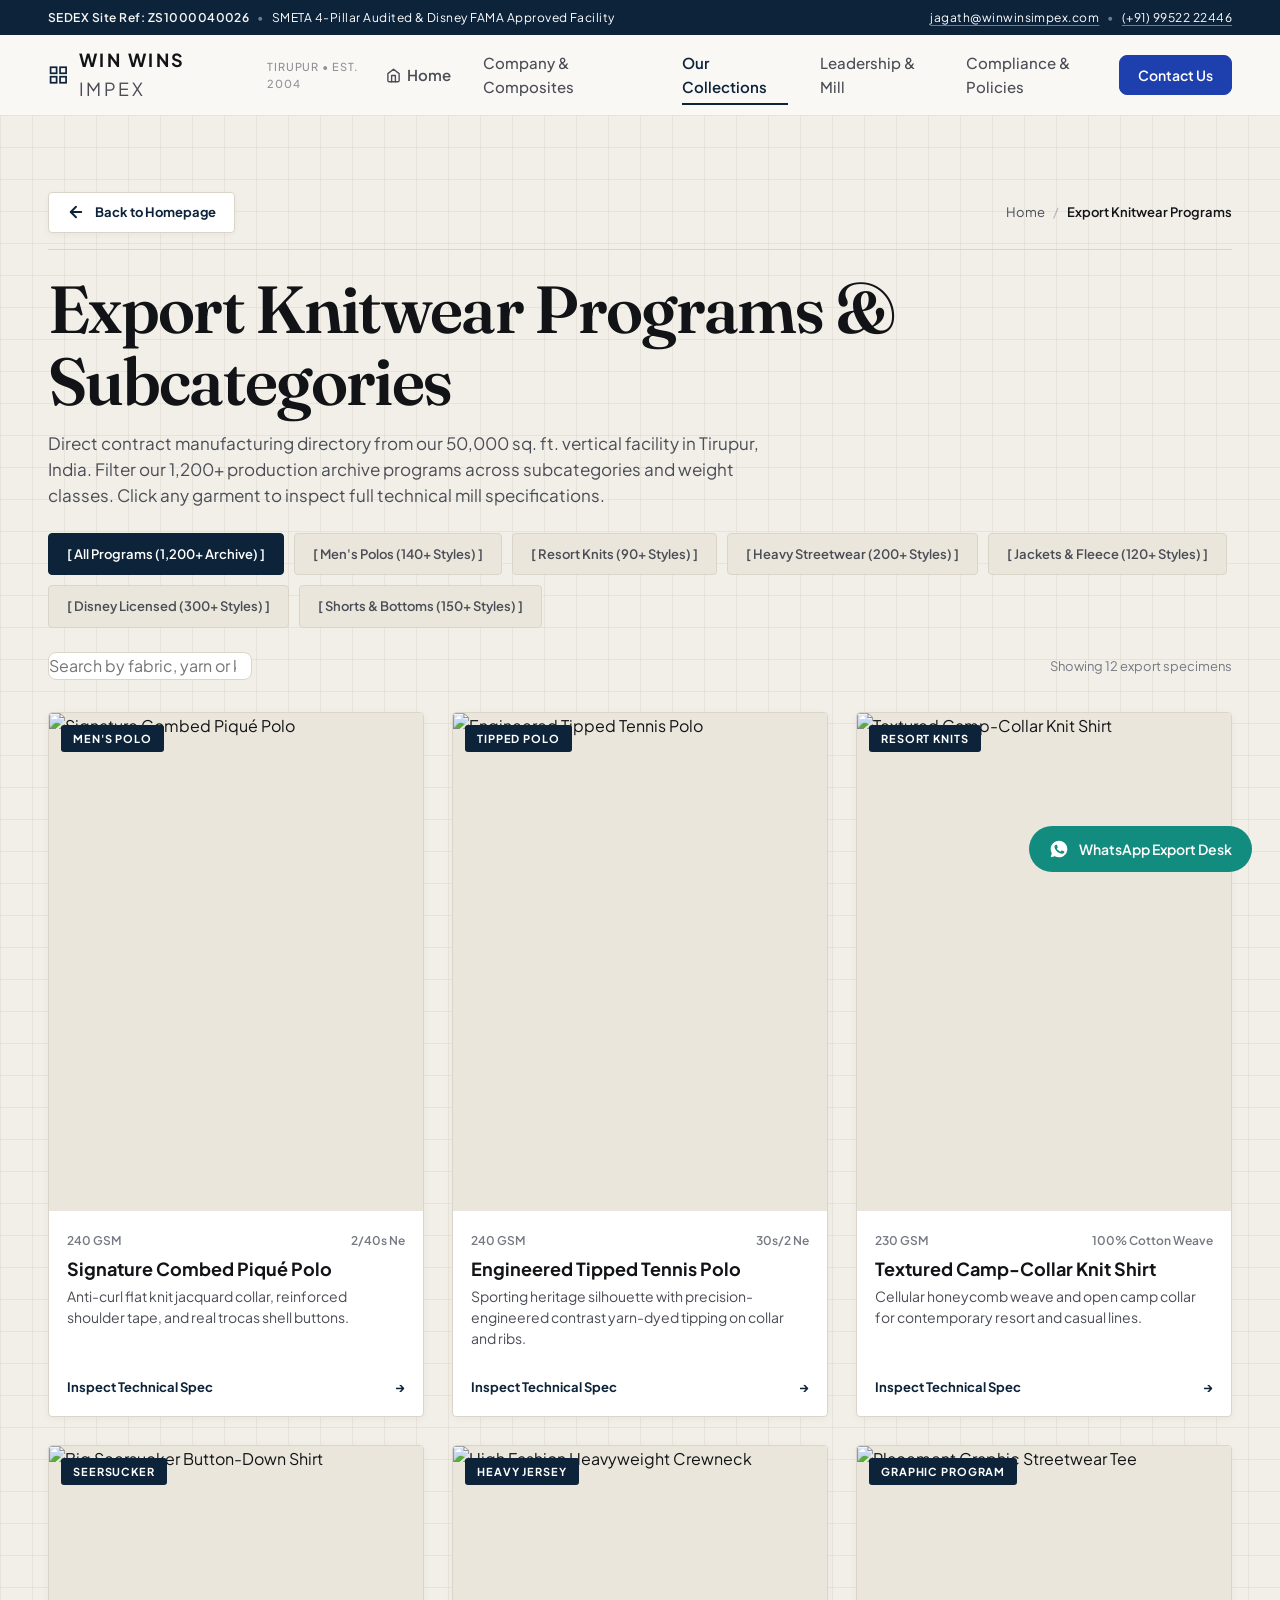
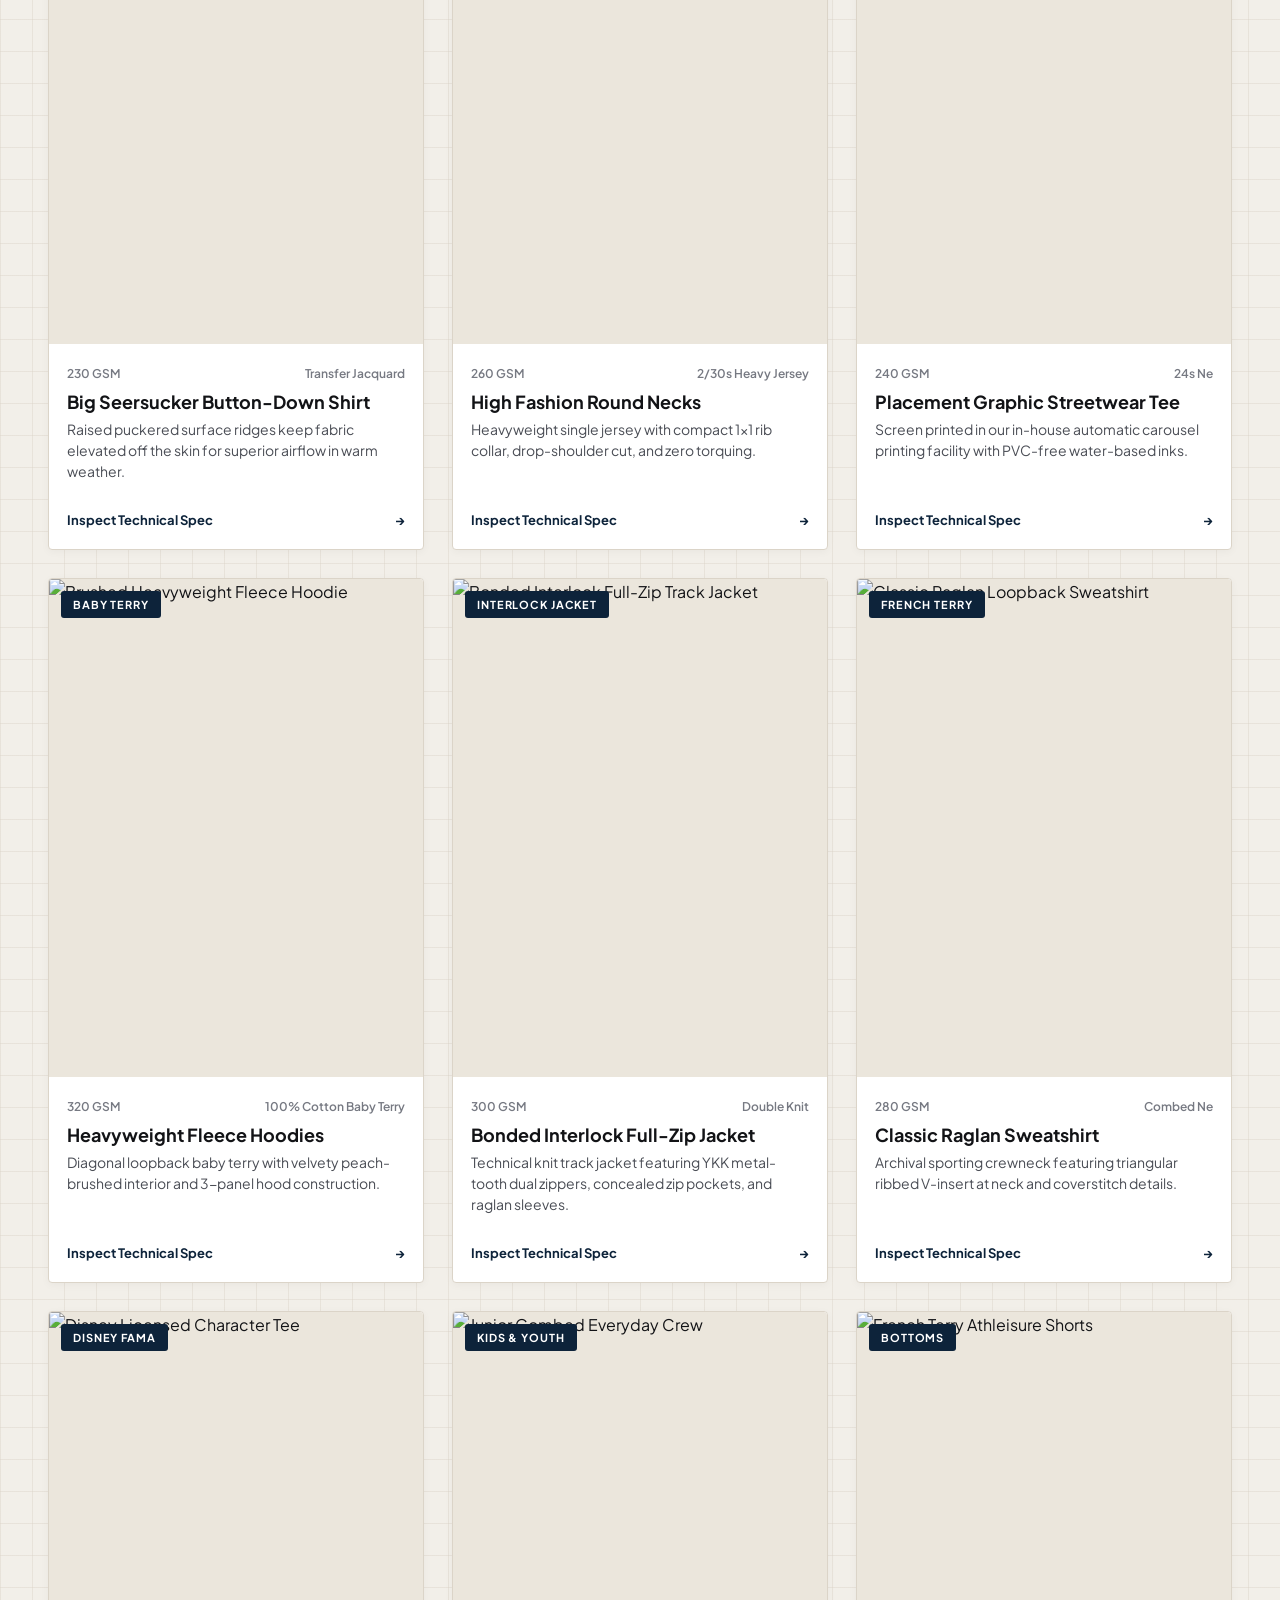
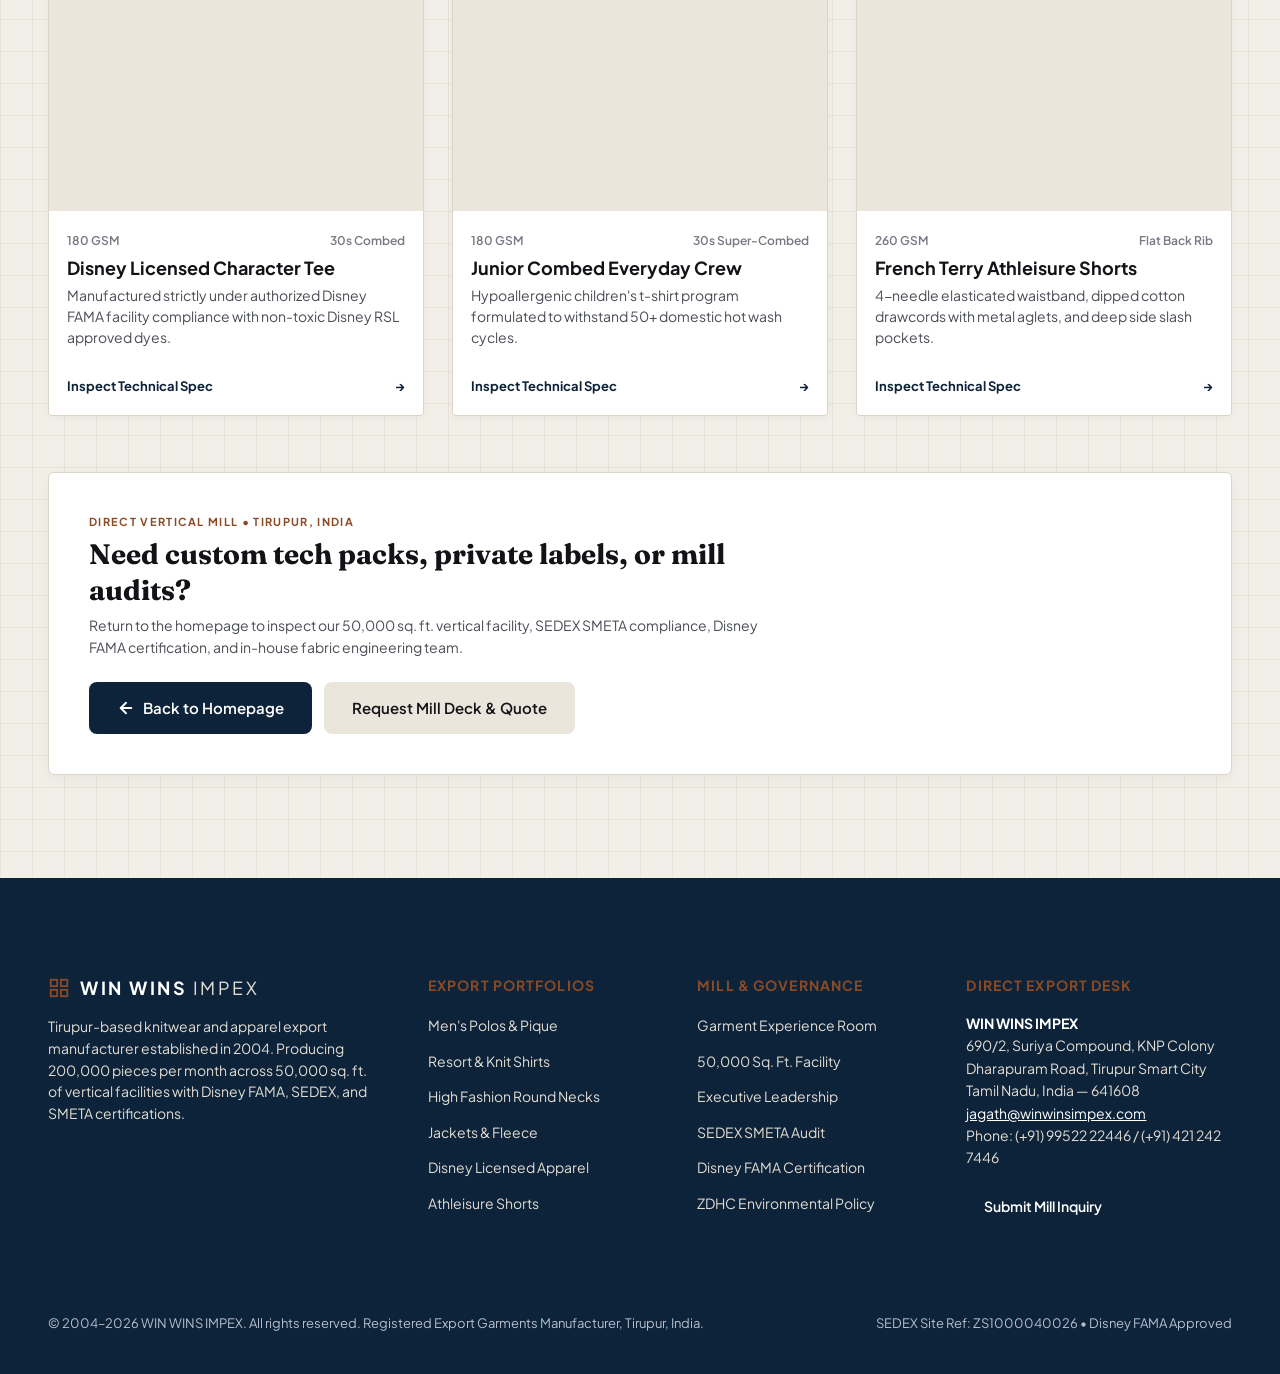
==== commit 81c057e1: "Add files via upload" ====
--- a/collection.html
+++ b/collection.html
@@ -15,6 +15,78 @@
       padding-bottom: clamp(64px, 8vw, 110px);
       background-color: var(--ground-subtle);
     }
+
+    /* Top Return Navigation Bar */
+    .collection-nav-header-bar {
+      display: flex;
+      align-items: center;
+      justify-content: space-between;
+      flex-wrap: wrap;
+      gap: 16px;
+      margin-bottom: 24px;
+      padding-bottom: 16px;
+      border-bottom: 1px solid var(--border-subtle); /* taste-skill-ignore */
+    }
+
+    .btn-back-home {
+      display: inline-flex;
+      align-items: center;
+      gap: 10px;
+      background-color: var(--surface-raised);
+      color: var(--accent);
+      border: 1px solid var(--border-subtle); /* taste-skill-ignore */
+      padding: 9px 18px;
+      font-size: 0.8125rem;
+      font-weight: 700;
+      border-radius: 4px;
+      text-decoration: none;
+      transition: background-color var(--trans-base), color var(--trans-base), transform var(--trans-base), border-color var(--trans-base);
+      box-shadow: 0 2px 6px rgba(18, 19, 22, 0.04); /* taste-skill-ignore */
+    }
+
+    .btn-back-home:hover {
+      background-color: var(--accent);
+      color: #FFFFFF;
+      border-color: var(--accent); /* taste-skill-ignore */
+      transform: translateX(-3px);
+    }
+
+    .btn-back-home svg {
+      transition: transform var(--trans-base);
+    }
+
+    .btn-back-home:hover svg {
+      transform: translateX(-2px);
+    }
+
+    .collection-breadcrumb-trail {
+      font-size: 0.8125rem;
+      color: var(--ink-faint);
+      display: flex;
+      align-items: center;
+      gap: 8px;
+    }
+
+    .collection-breadcrumb-trail a {
+      color: var(--ink-soft);
+      text-decoration: none;
+      transition: color var(--trans-fast);
+    }
+
+    .collection-breadcrumb-trail a:hover {
+      color: var(--accent);
+      text-decoration: underline;
+    }
+
+    .breadcrumb-sep {
+      opacity: 0.5;
+    }
+
+    .breadcrumb-current {
+      color: var(--ink);
+      font-weight: 600;
+    }
+
     .catalog-tabs-bar {
       display: flex;
       flex-wrap: wrap;
@@ -22,6 +94,7 @@
       margin-top: 24px;
       margin-bottom: 24px;
     }
+
     .catalog-tab-btn {
       background-color: var(--surface);
       color: var(--ink-soft);
@@ -29,25 +102,113 @@
       padding: 10px 18px;
       font-size: 0.8125rem;
       font-weight: 600;
-      border-radius: var(--radius-xs);
+      border-radius: 4px;
       cursor: pointer;
       transition: background-color var(--trans-base), color var(--trans-base), border-color var(--trans-base);
     }
+
     .catalog-tab-btn:hover {
       background-color: var(--surface-hover);
       color: var(--ink);
-      border-color: var(--accent);
-    }
+      border-color: var(--accent); /* taste-skill-ignore */
+    }
+
     .catalog-tab-btn.active {
       background-color: var(--accent);
       color: #FFFFFF;
-      border-color: var(--accent);
-    }
+      border-color: var(--accent); /* taste-skill-ignore */
+    }
+
     .catalog-grid-layout {
       display: grid;
       grid-template-columns: repeat(auto-fill, minmax(280px, 1fr));
       gap: 28px;
       margin-top: 32px;
+    }
+
+    /* Refined Tailored Export Collection Cards (Fixed Awkward Large Rounded Corners) */
+    .catalog-grid-layout .product-card {
+      border-radius: 4px;
+      border: 1px solid var(--border-subtle); /* taste-skill-ignore */
+      overflow: hidden;
+      background-color: var(--surface-raised);
+      box-shadow: 0 2px 8px rgba(18, 19, 22, 0.04); /* taste-skill-ignore */
+      transition: transform var(--trans-base), box-shadow var(--trans-base), border-color var(--trans-base);
+    }
+
+    .catalog-grid-layout .product-card:hover {
+      transform: translateY(-4px);
+      border-color: var(--border-strong); /* taste-skill-ignore */
+      box-shadow: 0 10px 24px rgba(18, 19, 22, 0.08); /* taste-skill-ignore */
+    }
+
+    .catalog-grid-layout .product-card-media {
+      border-radius: 3px 3px 0 0;
+    }
+
+    .catalog-grid-layout .product-badge {
+      border-radius: 3px;
+      top: 12px;
+      left: 12px;
+    }
+
+    /* Bottom Return Banner */
+    .collection-bottom-banner {
+      margin-top: 56px;
+      background-color: var(--surface-raised);
+      border: 1px solid var(--border-subtle); /* taste-skill-ignore */
+      border-radius: 6px;
+      padding: clamp(28px, 4vw, 40px);
+      display: flex;
+      justify-content: space-between;
+      align-items: center;
+      flex-wrap: wrap;
+      gap: 24px;
+      box-shadow: 0 4px 16px rgba(18, 19, 22, 0.04); /* taste-skill-ignore */
+    }
+
+    .bottom-banner-text {
+      max-width: 680px;
+    }
+
+    .bottom-banner-indicator {
+      display: block;
+      font-size: 0.6875rem;
+      font-weight: 700;
+      letter-spacing: 0.12em;
+      color: var(--flax-accent);
+      text-transform: uppercase;
+      margin-bottom: 6px;
+    }
+
+    .bottom-banner-title {
+      font-family: var(--font-display);
+      font-size: clamp(1.4rem, 2.2vw, 1.85rem);
+      font-weight: 700;
+      color: var(--ink);
+      line-height: 1.25;
+      margin-bottom: 8px;
+    }
+
+    .bottom-banner-desc {
+      font-size: 0.875rem;
+      color: var(--ink-soft);
+      line-height: 1.55;
+      margin: 0;
+    }
+
+    .bottom-banner-actions {
+      display: flex;
+      align-items: center;
+      gap: 12px;
+      flex-wrap: wrap;
+    }
+
+    .nav-link-home {
+      display: inline-flex;
+      align-items: center;
+      gap: 4px;
+      font-weight: 600;
     }
   </style>
 </head>
@@ -83,10 +244,17 @@
       </a>
 
       <nav class="desktop-nav" aria-label="Primary Navigation">
-        <a href="index.html#company" class="nav-link">Company & Composites</a>
+        <a href="index.html" class="nav-link nav-link-home">
+          <svg width="15" height="15" viewBox="0 0 24 24" fill="none" stroke="currentColor" stroke-width="2.2" stroke-linecap="round" stroke-linejoin="round" aria-hidden="true" style="margin-right: 2px;">
+            <path d="M3 9l9-7 9 7v11a2 2 0 0 1-2 2H5a2 2 0 0 1-2-2z"></path>
+            <polyline points="9 22 9 12 15 12 15 22"></polyline>
+          </svg>
+          <span>Home</span>
+        </a>
+        <a href="index.html#company" class="nav-link">Company &amp; Composites</a>
         <a href="collection.html" class="nav-link active" aria-current="page">Our Collections</a>
-        <a href="index.html#about" class="nav-link">Leadership & Mill</a>
-        <a href="index.html#policies" class="nav-link">Compliance & Policies</a>
+        <a href="index.html#about" class="nav-link">Leadership &amp; Mill</a>
+        <a href="index.html#policies" class="nav-link">Compliance &amp; Policies</a>
       </nav>
 
       <div class="header-actions">
@@ -100,9 +268,21 @@
   <main id="main-content">
     <section class="catalog-browser-section mill-grid-bg">
       <div class="container">
-        <nav style="font-size: 0.8125rem; color: var(--ink-faint); margin-bottom: 12px;">
-          <a href="index.html">Home</a> &nbsp;/&nbsp; <span>Knitwear Export Collection</span>
-        </nav>
+        <!-- Top Back to Homepage & Breadcrumb Navigation Bar -->
+        <div class="collection-nav-header-bar">
+          <a href="index.html" class="btn-back-home" id="btn-back-home-top" aria-label="Return to Win Wins Impex Homepage">
+            <svg width="18" height="18" viewBox="0 0 24 24" fill="none" stroke="currentColor" stroke-width="2.5" stroke-linecap="round" stroke-linejoin="round" aria-hidden="true">
+              <line x1="19" y1="12" x2="5" y2="12"></line>
+              <polyline points="12 19 5 12 12 5"></polyline>
+            </svg>
+            <span>Back to Homepage</span>
+          </a>
+          <nav class="collection-breadcrumb-trail" aria-label="Breadcrumb">
+            <a href="index.html">Home</a>
+            <span class="breadcrumb-sep">/</span>
+            <span class="breadcrumb-current">Export Knitwear Programs</span>
+          </nav>
+        </div>
 
         <h1 class="hero-title" style="margin-bottom: 12px;">Export Knitwear Programs & Subcategories</h1>
         <p class="section-subtitle">
@@ -373,6 +553,29 @@
               </div>
             </div>
           </article>
+        </div>
+
+        <!-- Bottom Return to Homepage & Mill RFQ Banner -->
+        <div class="collection-bottom-banner">
+          <div class="bottom-banner-text">
+            <span class="bottom-banner-indicator">DIRECT VERTICAL MILL • TIRUPUR, INDIA</span>
+            <h3 class="bottom-banner-title">Need custom tech packs, private labels, or mill audits?</h3>
+            <p class="bottom-banner-desc">
+              Return to the homepage to inspect our 50,000 sq. ft. vertical facility, SEDEX SMETA compliance, Disney FAMA certification, and in-house fabric engineering team.
+            </p>
+          </div>
+          <div class="bottom-banner-actions">
+            <a href="index.html" class="btn btn-primary" id="btn-back-home-bottom">
+              <svg width="18" height="18" viewBox="0 0 24 24" fill="none" stroke="currentColor" stroke-width="2.5" stroke-linecap="round" stroke-linejoin="round" aria-hidden="true">
+                <line x1="19" y1="12" x2="5" y2="12"></line>
+                <polyline points="12 19 5 12 12 5"></polyline>
+              </svg>
+              <span>Back to Homepage</span>
+            </a>
+            <button type="button" class="btn btn-secondary" id="btn-bottom-deck">
+              <span>Request Mill Deck &amp; Quote</span>
+            </button>
+          </div>
         </div>
       </div>
     </section>
--- a/index.css
+++ b/index.css
@@ -1202,17 +1202,21 @@
   flex: 0 0 calc(33.333% - 19px);
   min-width: 320px;
   background-color: var(--surface-raised);
-  border-radius: var(--radius-md);
+  border-radius: 4px;
+  border: 1px solid var(--border-subtle); /* taste-skill-ignore */
+  box-shadow: 0 2px 8px rgba(18, 19, 22, 0.04); /* taste-skill-ignore */
   overflow: hidden;
   cursor: pointer;
   display: flex;
   flex-direction: column;
-  transition: transform var(--trans-base);
+  transition: transform var(--trans-base), box-shadow var(--trans-base), border-color var(--trans-base);
   position: relative;
 }
 
 .product-card:hover {
-  transform: translateY(-6px);
+  transform: translateY(-5px);
+  border-color: var(--border-strong); /* taste-skill-ignore */
+  box-shadow: 0 10px 24px rgba(18, 19, 22, 0.08); /* taste-skill-ignore */
 }
 
 .product-card-media {
@@ -1220,7 +1224,7 @@
   background-color: var(--surface);
   position: relative;
   overflow: hidden;
-  border-radius: var(--radius-md) var(--radius-md) 0 0;
+  border-radius: 3px 3px 0 0;
 }
 
 .product-card-media img {
